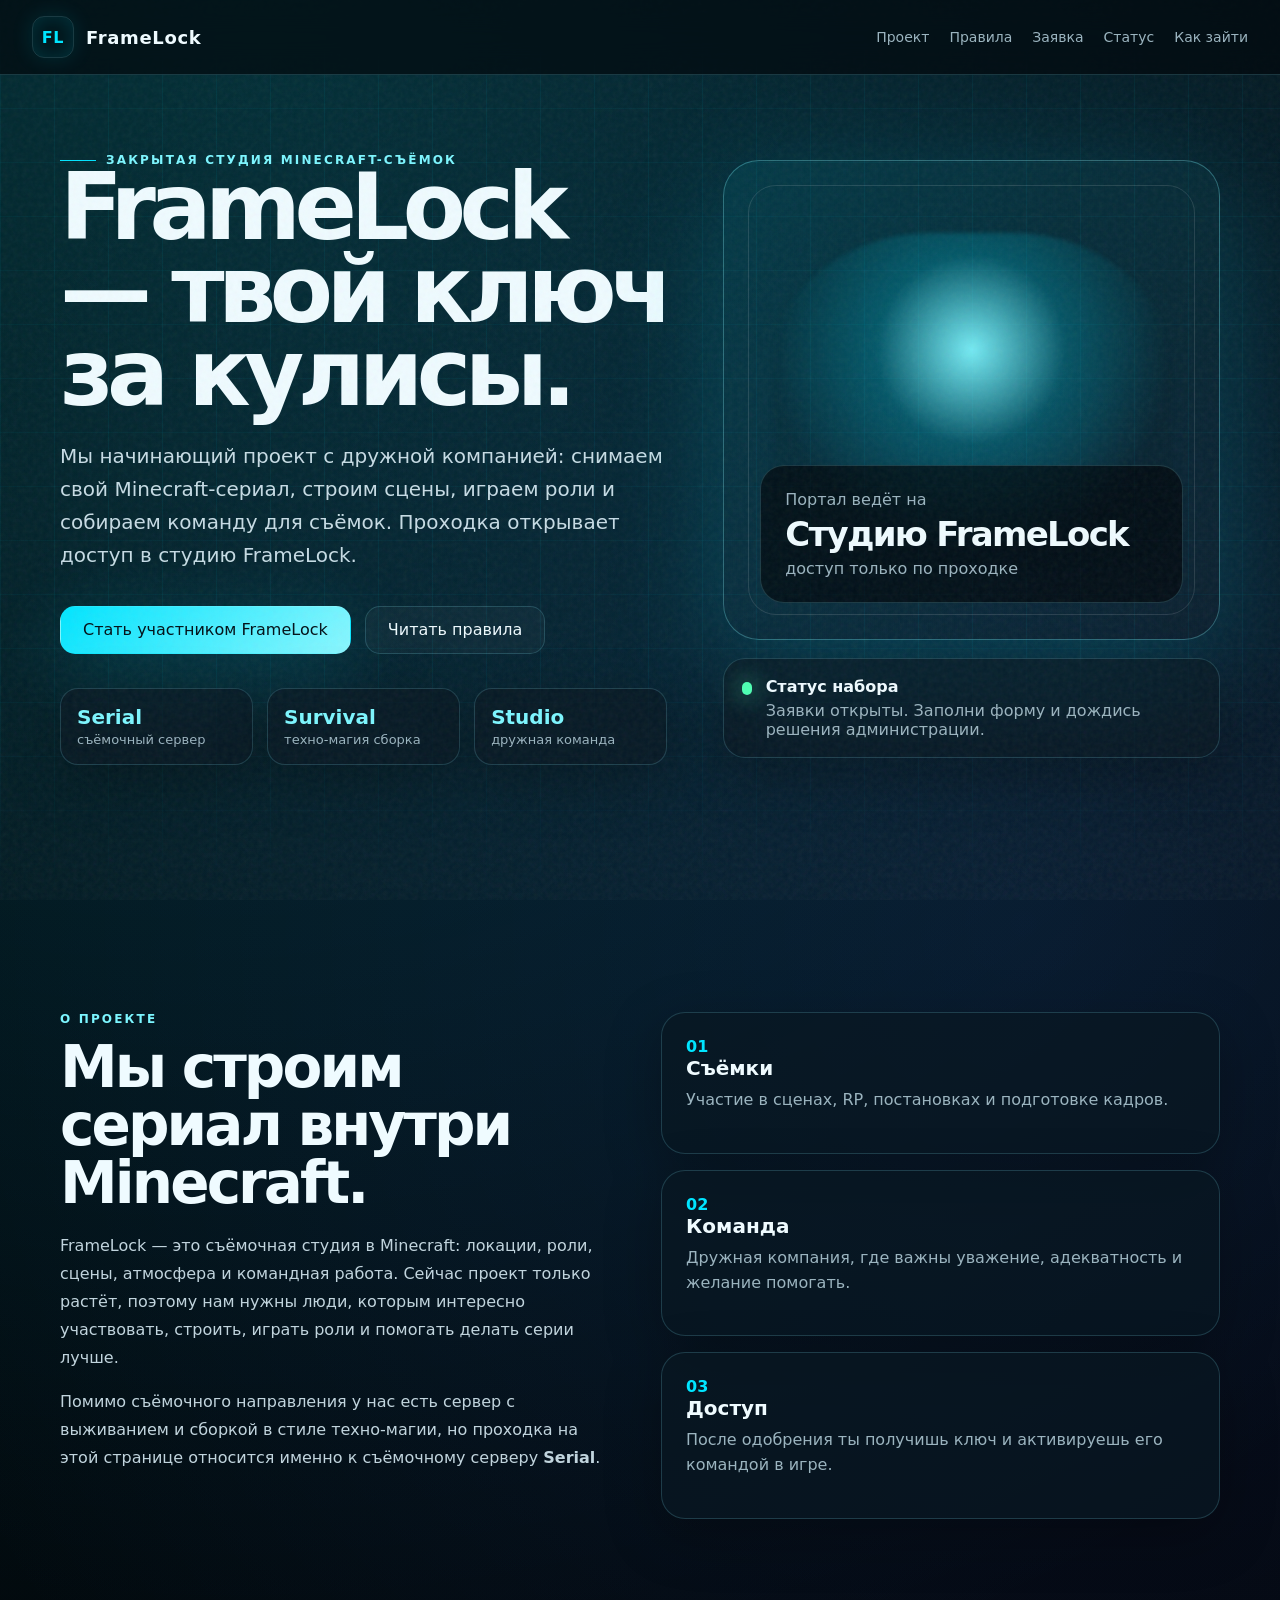
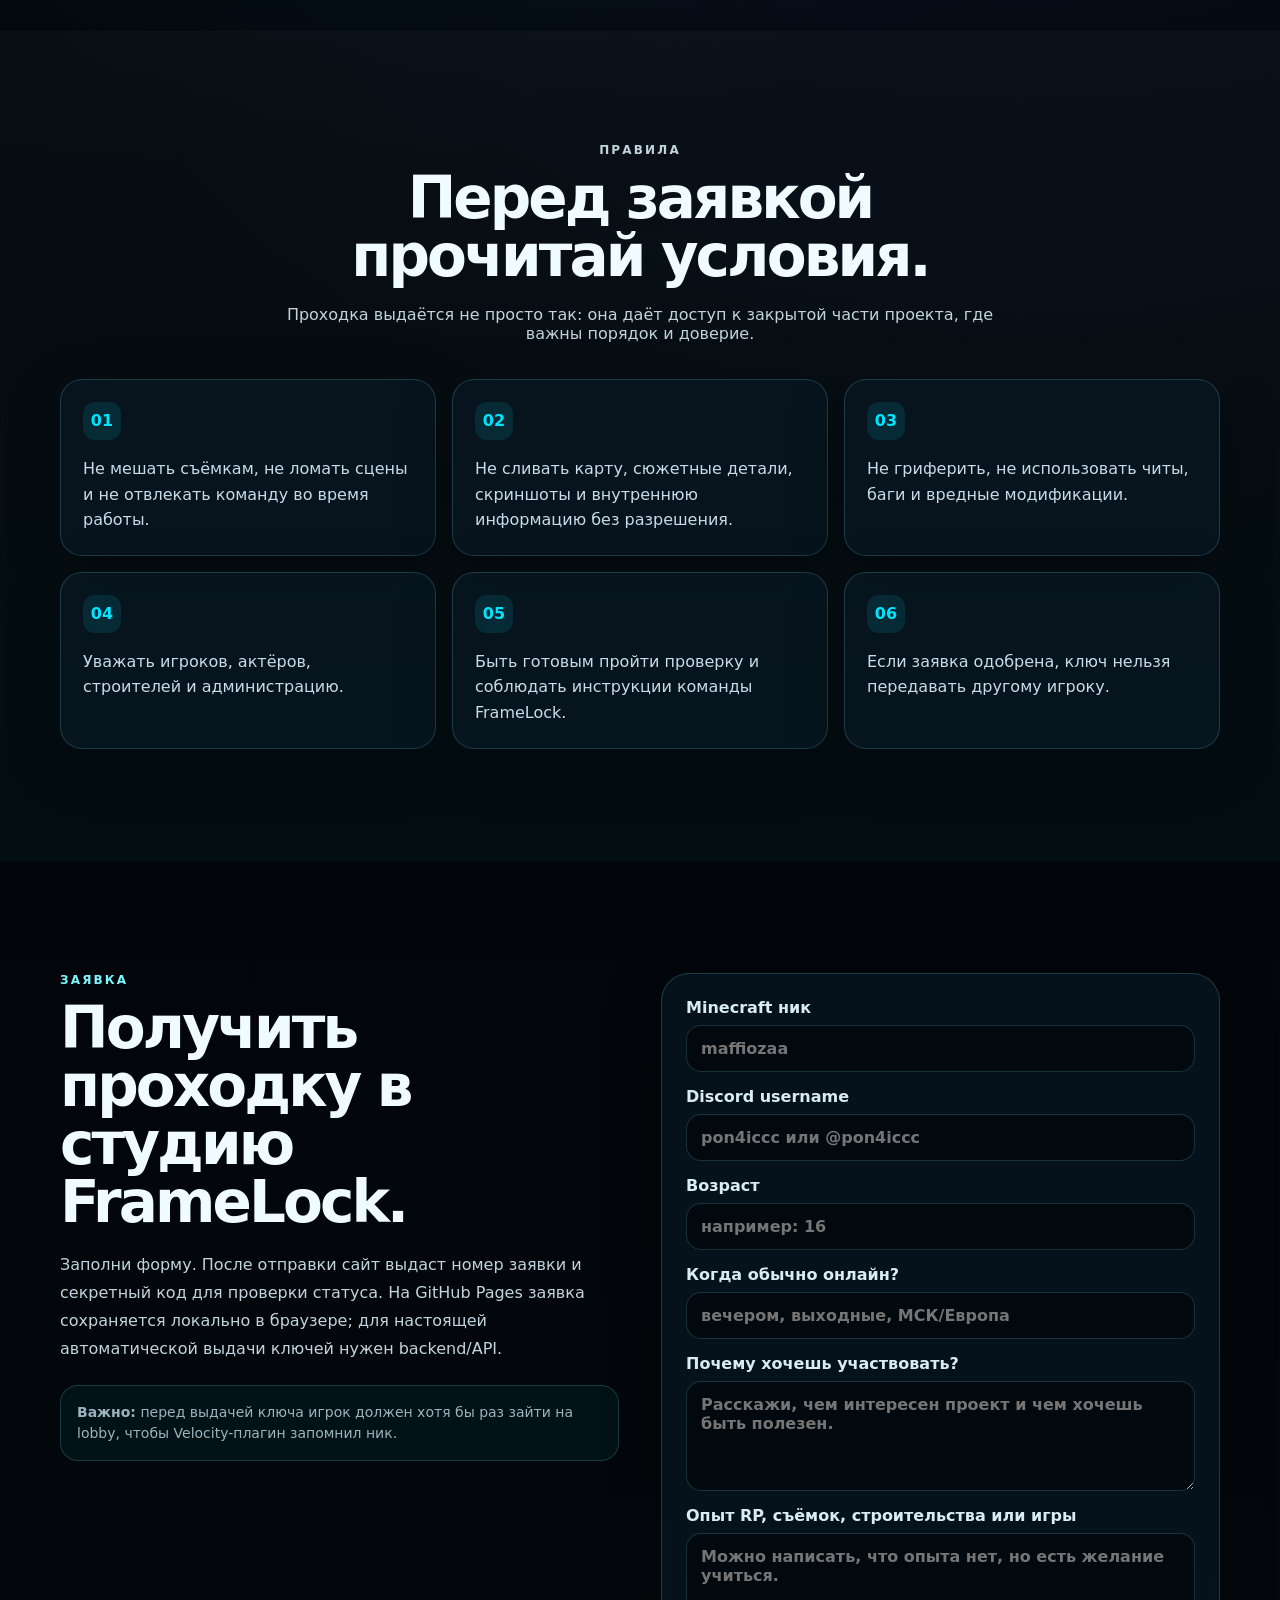
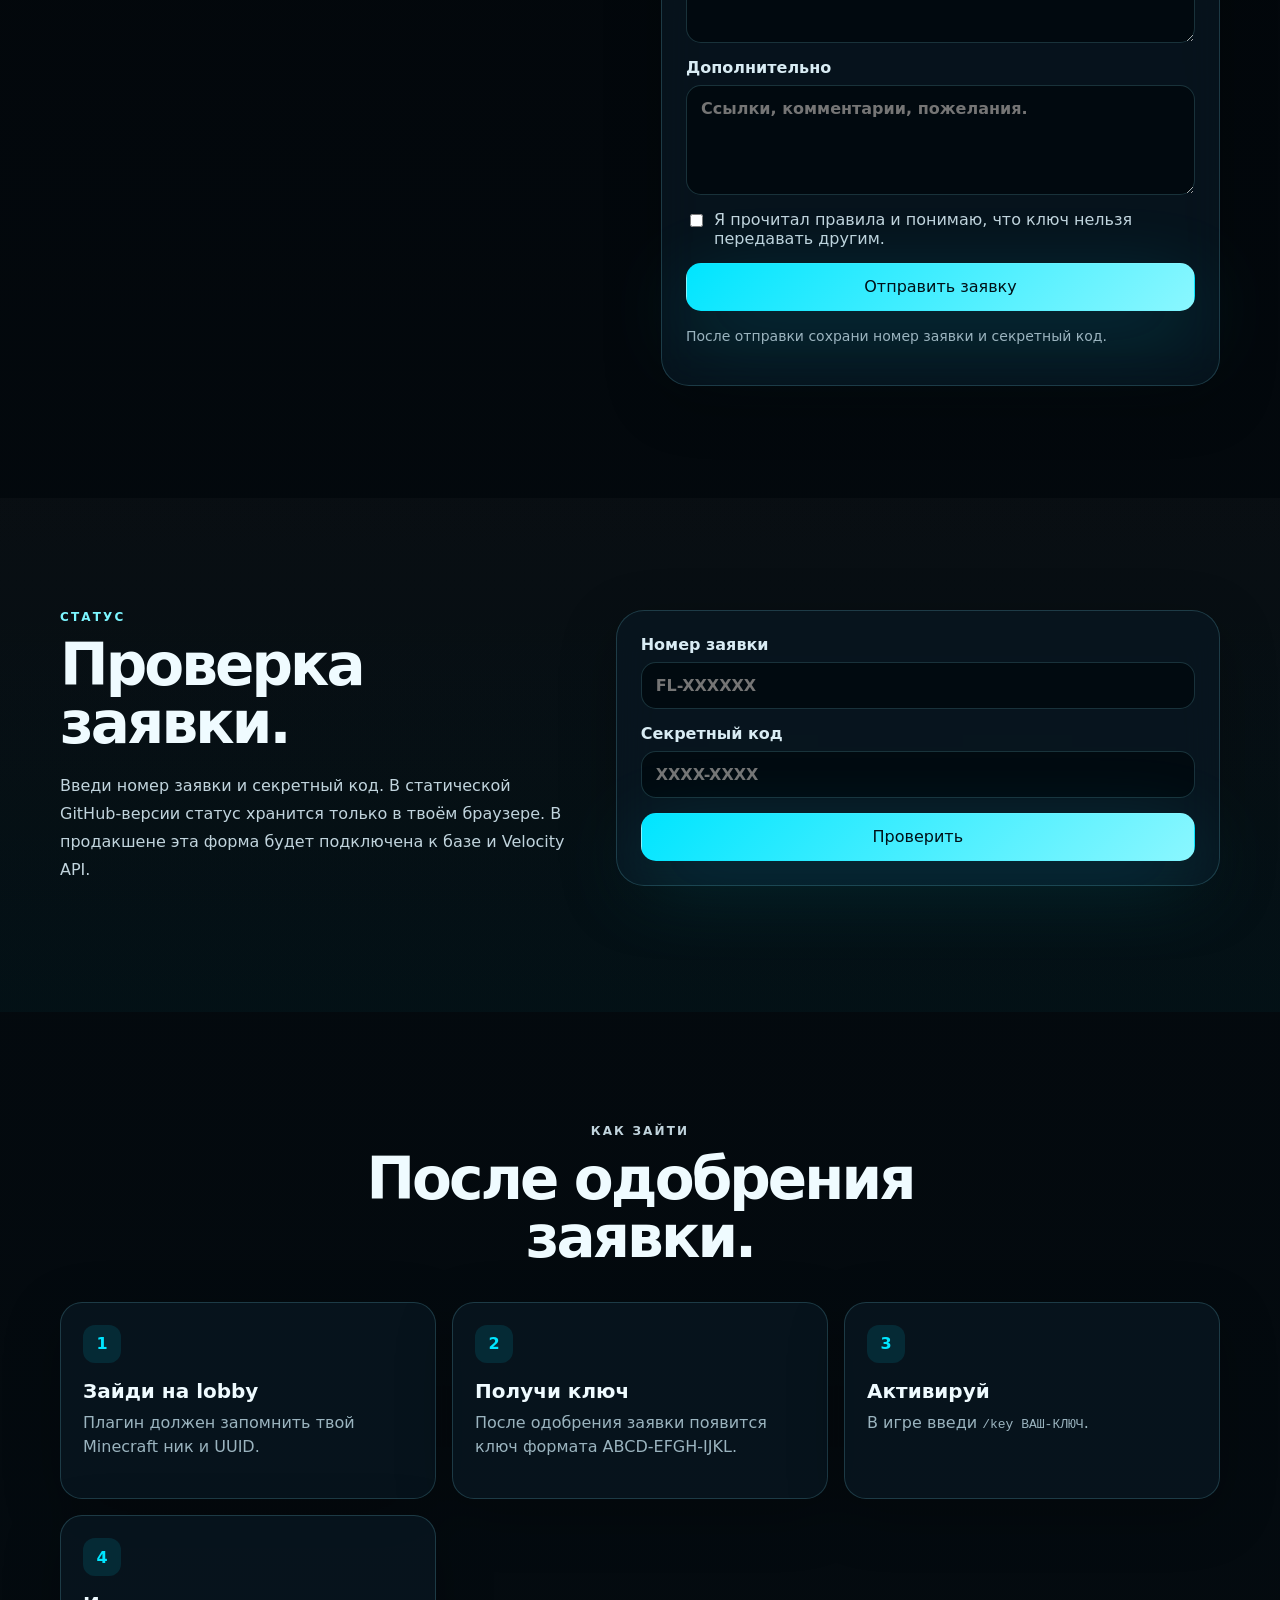
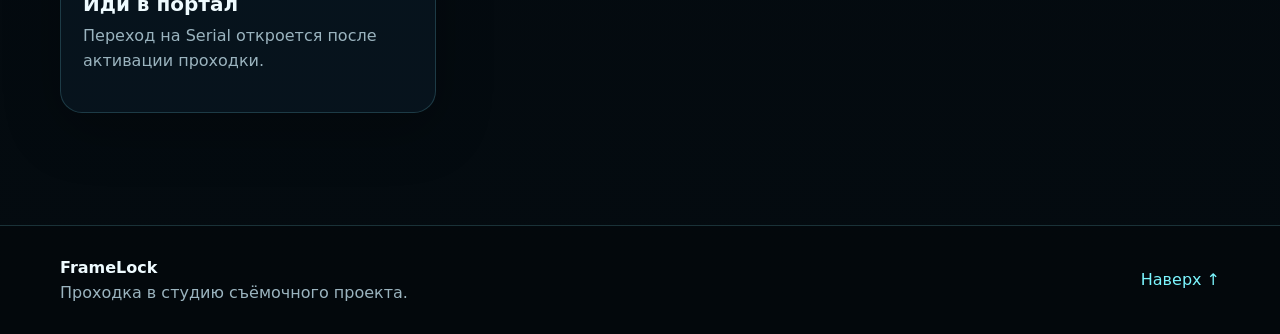
==== index.html @ 2c8ce3e8 "Add files via upload" ====
<!doctype html>
<html lang="ru">
<head>
  <meta charset="utf-8">
  <meta name="viewport" content="width=device-width, initial-scale=1">
  <title>FrameLock — проходка в студию</title>
  <meta name="description" content="FrameLock — начинающий Minecraft-проект с дружной командой, сериалом и закрытым съёмочным сервером.">
  <meta name="theme-color" content="#00e5ff">
  <meta property="og:title" content="FrameLock — проходка в студию">
  <meta property="og:description" content="Подай заявку на проходку в студию FrameLock и стань частью съёмочного проекта.">
  <meta property="og:type" content="website">
  <link rel="icon" href="assets/favicon.svg" type="image/svg+xml">
  <link rel="stylesheet" href="assets/styles.css">
</head>
<body>
  <div class="noise" aria-hidden="true"></div>
  <header class="site-header">
    <a class="brand" href="#home" aria-label="FrameLock">
      <span class="brand-mark">FL</span>
      <span class="brand-text">FrameLock</span>
    </a>
    <button class="nav-toggle" type="button" aria-label="Открыть меню" data-nav-toggle>☰</button>
    <nav class="nav" data-nav>
      <a href="#project">Проект</a>
      <a href="#rules">Правила</a>
      <a href="#apply">Заявка</a>
      <a href="#status">Статус</a>
      <a href="#guide">Как зайти</a>
    </nav>
  </header>

  <main>
    <section id="home" class="hero section">
      <div class="hero-bg" aria-hidden="true"></div>
      <div class="container hero-grid">
        <div class="hero-copy reveal">
          <div class="eyebrow"><span></span> закрытая студия Minecraft-съёмок</div>
          <h1>FrameLock — твой ключ за кулисы.</h1>
          <p class="lead">Мы начинающий проект с дружной компанией: снимаем свой Minecraft-сериал, строим сцены, играем роли и собираем команду для съёмок. Проходка открывает доступ в студию FrameLock.</p>
          <div class="hero-actions">
            <a class="btn primary" href="#apply">Стать участником FrameLock</a>
            <a class="btn ghost" href="#rules">Читать правила</a>
          </div>
          <div class="stats" aria-label="Преимущества проекта">
            <div><strong>Serial</strong><span>съёмочный сервер</span></div>
            <div><strong>Survival</strong><span>техно-магия сборка</span></div>
            <div><strong>Studio</strong><span>дружная команда</span></div>
          </div>
        </div>
        <div class="hero-card reveal delay-1">
          <div class="portal-frame">
            <div class="portal-glow"></div>
            <div class="portal-inner">
              <p>Портал ведёт на</p>
              <h2>Студию FrameLock</h2>
              <span>доступ только по проходке</span>
            </div>
          </div>
          <div class="access-card">
            <span class="dot"></span>
            <div>
              <b>Статус набора</b>
              <p>Заявки открыты. Заполни форму и дождись решения администрации.</p>
            </div>
          </div>
        </div>
      </div>
    </section>

    <section id="project" class="section">
      <div class="container two-col">
        <div class="section-copy reveal">
          <p class="kicker">О проекте</p>
          <h2>Мы строим сериал внутри Minecraft.</h2>
          <p>FrameLock — это съёмочная студия в Minecraft: локации, роли, сцены, атмосфера и командная работа. Сейчас проект только растёт, поэтому нам нужны люди, которым интересно участвовать, строить, играть роли и помогать делать серии лучше.</p>
          <p>Помимо съёмочного направления у нас есть сервер с выживанием и сборкой в стиле техно-магии, но проходка на этой странице относится именно к съёмочному серверу <b>Serial</b>.</p>
        </div>
        <div class="cards reveal delay-1">
          <article class="info-card"><span>01</span><h3>Съёмки</h3><p>Участие в сценах, RP, постановках и подготовке кадров.</p></article>
          <article class="info-card"><span>02</span><h3>Команда</h3><p>Дружная компания, где важны уважение, адекватность и желание помогать.</p></article>
          <article class="info-card"><span>03</span><h3>Доступ</h3><p>После одобрения ты получишь ключ и активируешь его командой в игре.</p></article>
        </div>
      </div>
    </section>

    <section id="rules" class="section alt">
      <div class="container">
        <div class="center reveal">
          <p class="kicker">Правила</p>
          <h2>Перед заявкой прочитай условия.</h2>
          <p>Проходка выдаётся не просто так: она даёт доступ к закрытой части проекта, где важны порядок и доверие.</p>
        </div>
        <div class="rules-grid reveal delay-1">
          <div class="rule"><b>01</b><span>Не мешать съёмкам, не ломать сцены и не отвлекать команду во время работы.</span></div>
          <div class="rule"><b>02</b><span>Не сливать карту, сюжетные детали, скриншоты и внутреннюю информацию без разрешения.</span></div>
          <div class="rule"><b>03</b><span>Не гриферить, не использовать читы, баги и вредные модификации.</span></div>
          <div class="rule"><b>04</b><span>Уважать игроков, актёров, строителей и администрацию.</span></div>
          <div class="rule"><b>05</b><span>Быть готовым пройти проверку и соблюдать инструкции команды FrameLock.</span></div>
          <div class="rule"><b>06</b><span>Если заявка одобрена, ключ нельзя передавать другому игроку.</span></div>
        </div>
      </div>
    </section>

    <section id="apply" class="section">
      <div class="container form-layout">
        <div class="section-copy reveal">
          <p class="kicker">Заявка</p>
          <h2>Получить проходку в студию FrameLock.</h2>
          <p>Заполни форму. После отправки сайт выдаст номер заявки и секретный код для проверки статуса. На GitHub Pages заявка сохраняется локально в браузере; для настоящей автоматической выдачи ключей нужен backend/API.</p>
          <div class="notice"><b>Важно:</b> перед выдачей ключа игрок должен хотя бы раз зайти на lobby, чтобы Velocity-плагин запомнил ник.</div>
        </div>
        <form class="panel form reveal delay-1" id="applicationForm">
          <label>Minecraft ник
            <input name="minecraft" autocomplete="username" required minlength="3" maxlength="16" pattern="[A-Za-z0-9_]{3,16}" placeholder="maffiozaa">
          </label>
          <label>Discord username
            <input name="discord" required maxlength="80" placeholder="pon4iccc или @pon4iccc">
          </label>
          <label>Возраст
            <input name="age" maxlength="20" placeholder="например: 16">
          </label>
          <label>Когда обычно онлайн?
            <input name="online" required maxlength="120" placeholder="вечером, выходные, МСК/Европа">
          </label>
          <label>Почему хочешь участвовать?
            <textarea name="why" required minlength="20" maxlength="1200" placeholder="Расскажи, чем интересен проект и чем хочешь быть полезен."></textarea>
          </label>
          <label>Опыт RP, съёмок, строительства или игры
            <textarea name="experience" required minlength="10" maxlength="1200" placeholder="Можно написать, что опыта нет, но есть желание учиться."></textarea>
          </label>
          <label>Дополнительно
            <textarea name="extra" maxlength="1200" placeholder="Ссылки, комментарии, пожелания."></textarea>
          </label>
          <label class="check"><input type="checkbox" name="rules" required> Я прочитал правила и понимаю, что ключ нельзя передавать другим.</label>
          <button class="btn primary full" type="submit">Отправить заявку</button>
          <p class="form-note">После отправки сохрани номер заявки и секретный код.</p>
        </form>
      </div>
    </section>

    <section id="status" class="section alt">
      <div class="container form-layout reverse">
        <div class="section-copy reveal">
          <p class="kicker">Статус</p>
          <h2>Проверка заявки.</h2>
          <p>Введи номер заявки и секретный код. В статической GitHub-версии статус хранится только в твоём браузере. В продакшене эта форма будет подключена к базе и Velocity API.</p>
        </div>
        <form class="panel form reveal delay-1" id="statusForm">
          <label>Номер заявки
            <input name="id" required placeholder="FL-XXXXXX">
          </label>
          <label>Секретный код
            <input name="secret" required placeholder="XXXX-XXXX">
          </label>
          <button class="btn primary full" type="submit">Проверить</button>
        </form>
      </div>
    </section>

    <section id="guide" class="section">
      <div class="container">
        <div class="center reveal">
          <p class="kicker">Как зайти</p>
          <h2>После одобрения заявки.</h2>
        </div>
        <div class="steps reveal delay-1">
          <div class="step"><b>1</b><h3>Зайди на lobby</h3><p>Плагин должен запомнить твой Minecraft ник и UUID.</p></div>
          <div class="step"><b>2</b><h3>Получи ключ</h3><p>После одобрения заявки появится ключ формата ABCD-EFGH-IJKL.</p></div>
          <div class="step"><b>3</b><h3>Активируй</h3><p>В игре введи <code>/key ВАШ-КЛЮЧ</code>.</p></div>
          <div class="step"><b>4</b><h3>Иди в портал</h3><p>Переход на Serial откроется после активации проходки.</p></div>
        </div>
      </div>
    </section>
  </main>

  <footer class="site-footer">
    <div class="container footer-grid">
      <div><b>FrameLock</b><p>Проходка в студию съёмочного проекта.</p></div>
      <a href="#home">Наверх ↑</a>
    </div>
  </footer>

  <dialog id="resultDialog" class="dialog">
    <button class="dialog-close" data-dialog-close aria-label="Закрыть">×</button>
    <div id="dialogContent"></div>
  </dialog>

  <script src="assets/app.js"></script>
</body>
</html>
---- assets/styles.css ----
:root{--bg:#02070b;--bg2:#06131b;--card:rgba(9,24,34,.74);--line:rgba(132,238,255,.18);--cyan:#00e5ff;--cyan2:#7cf6ff;--text:#effbff;--muted:#9bb4bf;--danger:#ff557a;--ok:#4dffb3;--shadow:0 22px 80px rgba(0,229,255,.18);font-family:Inter,system-ui,-apple-system,Segoe UI,Roboto,Arial,sans-serif}*{box-sizing:border-box}html{scroll-behavior:smooth}body{margin:0;background:radial-gradient(circle at 20% 0%,rgba(0,229,255,.18),transparent 34%),radial-gradient(circle at 80% 18%,rgba(72,99,255,.11),transparent 28%),linear-gradient(180deg,var(--bg),#02060a 48%,#040b10);color:var(--text);min-height:100vh}.noise{position:fixed;inset:0;pointer-events:none;opacity:.06;background-image:url("data:image/svg+xml,%3Csvg viewBox='0 0 200 200' xmlns='http://www.w3.org/2000/svg'%3E%3Cfilter id='n'%3E%3CfeTurbulence type='fractalNoise' baseFrequency='.9' numOctaves='3' stitchTiles='stitch'/%3E%3C/filter%3E%3Crect width='100%25' height='100%25' filter='url(%23n)'/%3E%3C/svg%3E");z-index:20}.container{width:min(1160px,calc(100% - 32px));margin:0 auto}.site-header{position:fixed;top:0;left:0;right:0;z-index:50;display:flex;align-items:center;justify-content:space-between;padding:16px min(32px,5vw);backdrop-filter:blur(18px);background:rgba(2,7,11,.66);border-bottom:1px solid var(--line)}.brand{display:flex;align-items:center;gap:12px;color:var(--text);text-decoration:none;font-weight:800;letter-spacing:.04em}.brand-mark{display:grid;place-items:center;width:42px;height:42px;border:1px solid var(--line);border-radius:12px;color:var(--cyan);box-shadow:inset 0 0 22px rgba(0,229,255,.16),0 0 22px rgba(0,229,255,.12)}.brand-text{font-size:18px}.nav{display:flex;align-items:center;gap:20px}.nav a{color:var(--muted);text-decoration:none;font-size:14px}.nav a:hover{color:var(--cyan2)}.nav-toggle{display:none;background:transparent;border:1px solid var(--line);color:var(--text);border-radius:10px;padding:9px 12px}.section{padding:112px 0}.hero{min-height:100vh;display:flex;align-items:center;position:relative;overflow:hidden;padding-top:130px}.hero-bg{position:absolute;inset:0;background:linear-gradient(90deg,rgba(0,229,255,.08) 1px,transparent 1px),linear-gradient(rgba(0,229,255,.06) 1px,transparent 1px);background-size:54px 54px;mask-image:linear-gradient(to bottom,transparent,black 10%,black 80%,transparent);opacity:.7}.hero-grid{position:relative;display:grid;grid-template-columns:1.1fr .9fr;gap:56px;align-items:center}.eyebrow,.kicker{text-transform:uppercase;color:var(--cyan2);letter-spacing:.18em;font-size:12px;font-weight:800}.eyebrow{display:flex;align-items:center;gap:10px}.eyebrow span{width:36px;height:1px;background:var(--cyan)}h1,h2,h3,p{margin-top:0}h1{font-size:clamp(46px,8vw,92px);line-height:.9;margin-bottom:24px;letter-spacing:-.07em}h2{font-size:clamp(32px,4.6vw,58px);line-height:1;margin-bottom:20px;letter-spacing:-.05em}h3{font-size:20px;margin-bottom:8px}.lead{font-size:20px;line-height:1.65;color:#c7dce5;max-width:680px}.hero-actions{display:flex;flex-wrap:wrap;gap:14px;margin:34px 0}.btn{display:inline-flex;align-items:center;justify-content:center;min-height:48px;border-radius:15px;padding:0 22px;text-decoration:none;font-weight:800;border:1px solid transparent;cursor:pointer;font:inherit}.btn.primary{background:linear-gradient(135deg,var(--cyan),#8af7ff);color:#001017;box-shadow:var(--shadow)}.btn.ghost{color:var(--text);border-color:var(--line);background:rgba(255,255,255,.03)}.btn.full{width:100%}.stats{display:grid;grid-template-columns:repeat(3,1fr);gap:14px;max-width:660px}.stats div,.panel,.info-card,.rule,.step,.access-card{border:1px solid var(--line);background:var(--card);box-shadow:0 16px 55px rgba(0,0,0,.28);backdrop-filter:blur(20px)}.stats div{border-radius:18px;padding:16px}.stats strong{display:block;color:var(--cyan2);font-size:20px}.stats span{font-size:13px;color:var(--muted)}.hero-card{display:grid;gap:18px}.portal-frame{position:relative;min-height:480px;border:1px solid rgba(124,246,255,.32);border-radius:36px;padding:24px;background:linear-gradient(145deg,rgba(0,229,255,.10),rgba(255,255,255,.02));box-shadow:0 30px 120px rgba(0,229,255,.19);overflow:hidden}.portal-frame:before{content:"";position:absolute;inset:24px;border-radius:28px;border:1px solid rgba(255,255,255,.12)}.portal-glow{position:absolute;inset:72px 48px;border-radius:40% 40% 16% 16%;background:radial-gradient(circle at 50% 35%,rgba(124,246,255,.95),rgba(0,229,255,.22) 32%,rgba(0,0,0,.06) 68%);filter:blur(2px);animation:pulse 4s ease-in-out infinite}.portal-inner{position:absolute;left:36px;right:36px;bottom:36px;padding:24px;border-radius:24px;background:rgba(2,7,11,.68);border:1px solid var(--line)}.portal-inner p,.portal-inner span{color:var(--muted);margin:0}.portal-inner h2{font-size:34px;margin:8px 0}.access-card{border-radius:22px;padding:18px;display:flex;gap:14px;align-items:flex-start}.dot{width:13px;height:13px;border-radius:99px;background:var(--ok);box-shadow:0 0 24px var(--ok);margin-top:5px}.access-card p{margin:5px 0 0;color:var(--muted)}.two-col,.form-layout{display:grid;grid-template-columns:1fr 1fr;gap:42px;align-items:start}.alt{background:linear-gradient(180deg,rgba(255,255,255,.025),rgba(0,229,255,.035))}.section-copy p:not(.kicker){color:#c1d4dd;line-height:1.75}.cards{display:grid;gap:16px}.info-card{border-radius:24px;padding:24px}.info-card span{color:var(--cyan);font-weight:900}.info-card p,.step p{color:var(--muted);line-height:1.55}.center{text-align:center;max-width:760px;margin:0 auto 36px}.center p{color:#c1d4dd}.rules-grid,.steps{display:grid;grid-template-columns:repeat(3,1fr);gap:16px}.rule,.step{border-radius:22px;padding:22px}.rule b,.step b{display:inline-grid;place-items:center;width:38px;height:38px;border-radius:12px;background:rgba(0,229,255,.11);color:var(--cyan);margin-bottom:16px}.rule span{display:block;color:#c9dce5;line-height:1.6}.form-layout.reverse{grid-template-columns:.85fr 1fr}.form{display:grid;gap:15px;border-radius:28px;padding:24px}.form label{display:grid;gap:8px;color:#d9ecf4;font-weight:700}.form input,.form textarea{width:100%;border:1px solid rgba(132,238,255,.18);border-radius:15px;background:rgba(1,8,12,.72);color:var(--text);padding:13px 14px;font:inherit;outline:none}.form textarea{min-height:110px;resize:vertical}.form input:focus,.form textarea:focus{border-color:var(--cyan);box-shadow:0 0 0 3px rgba(0,229,255,.12)}.check{display:flex!important;grid-template-columns:auto 1fr!important;align-items:flex-start;font-weight:500!important;color:#c1d4dd!important}.check input{width:auto;margin-top:4px}.form-note,.notice{font-size:14px;color:var(--muted);line-height:1.5}.notice{padding:16px;border:1px solid var(--line);border-radius:18px;background:rgba(0,229,255,.05);margin-top:22px}.site-footer{border-top:1px solid var(--line);padding:32px 0;background:rgba(2,7,11,.6)}.footer-grid{display:flex;justify-content:space-between;gap:20px;align-items:center}.footer-grid p{color:var(--muted);margin:6px 0 0}.footer-grid a{color:var(--cyan2);text-decoration:none}.dialog{width:min(620px,calc(100% - 28px));border:1px solid var(--line);border-radius:26px;background:#06131b;color:var(--text);box-shadow:0 30px 120px rgba(0,0,0,.65);padding:28px}.dialog::backdrop{background:rgba(0,0,0,.7);backdrop-filter:blur(8px)}.dialog-close{position:absolute;right:14px;top:14px;width:36px;height:36px;border-radius:12px;border:1px solid var(--line);background:transparent;color:var(--text);font-size:24px;cursor:pointer}.result-box{display:grid;gap:12px}.result-box code{display:block;background:#02070b;border:1px solid var(--line);padding:14px;border-radius:14px;color:var(--cyan2);word-break:break-all}.status-pill{display:inline-flex;padding:7px 10px;border-radius:999px;background:rgba(0,229,255,.1);color:var(--cyan2);font-weight:800}.reveal{opacity:0;transform:translateY(18px);animation:show .7s ease forwards}.delay-1{animation-delay:.12s}@keyframes show{to{opacity:1;transform:none}}@keyframes pulse{50%{transform:scale(1.035);filter:blur(5px)}}@media(max-width:860px){.nav-toggle{display:block}.nav{position:absolute;top:74px;left:16px;right:16px;display:none;flex-direction:column;align-items:stretch;padding:16px;border:1px solid var(--line);border-radius:20px;background:rgba(2,7,11,.94)}.nav.open{display:flex}.hero-grid,.two-col,.form-layout,.form-layout.reverse{grid-template-columns:1fr}.hero{padding-top:112px}.portal-frame{min-height:360px}.stats,.rules-grid,.steps{grid-template-columns:1fr}.section{padding:82px 0}.footer-grid{align-items:flex-start;flex-direction:column}}@media(max-width:520px){.hero-actions{display:grid}.btn{width:100%}h1{font-size:44px}.portal-inner h2{font-size:26px}.site-header{padding:12px 16px}.brand-text{display:none}}
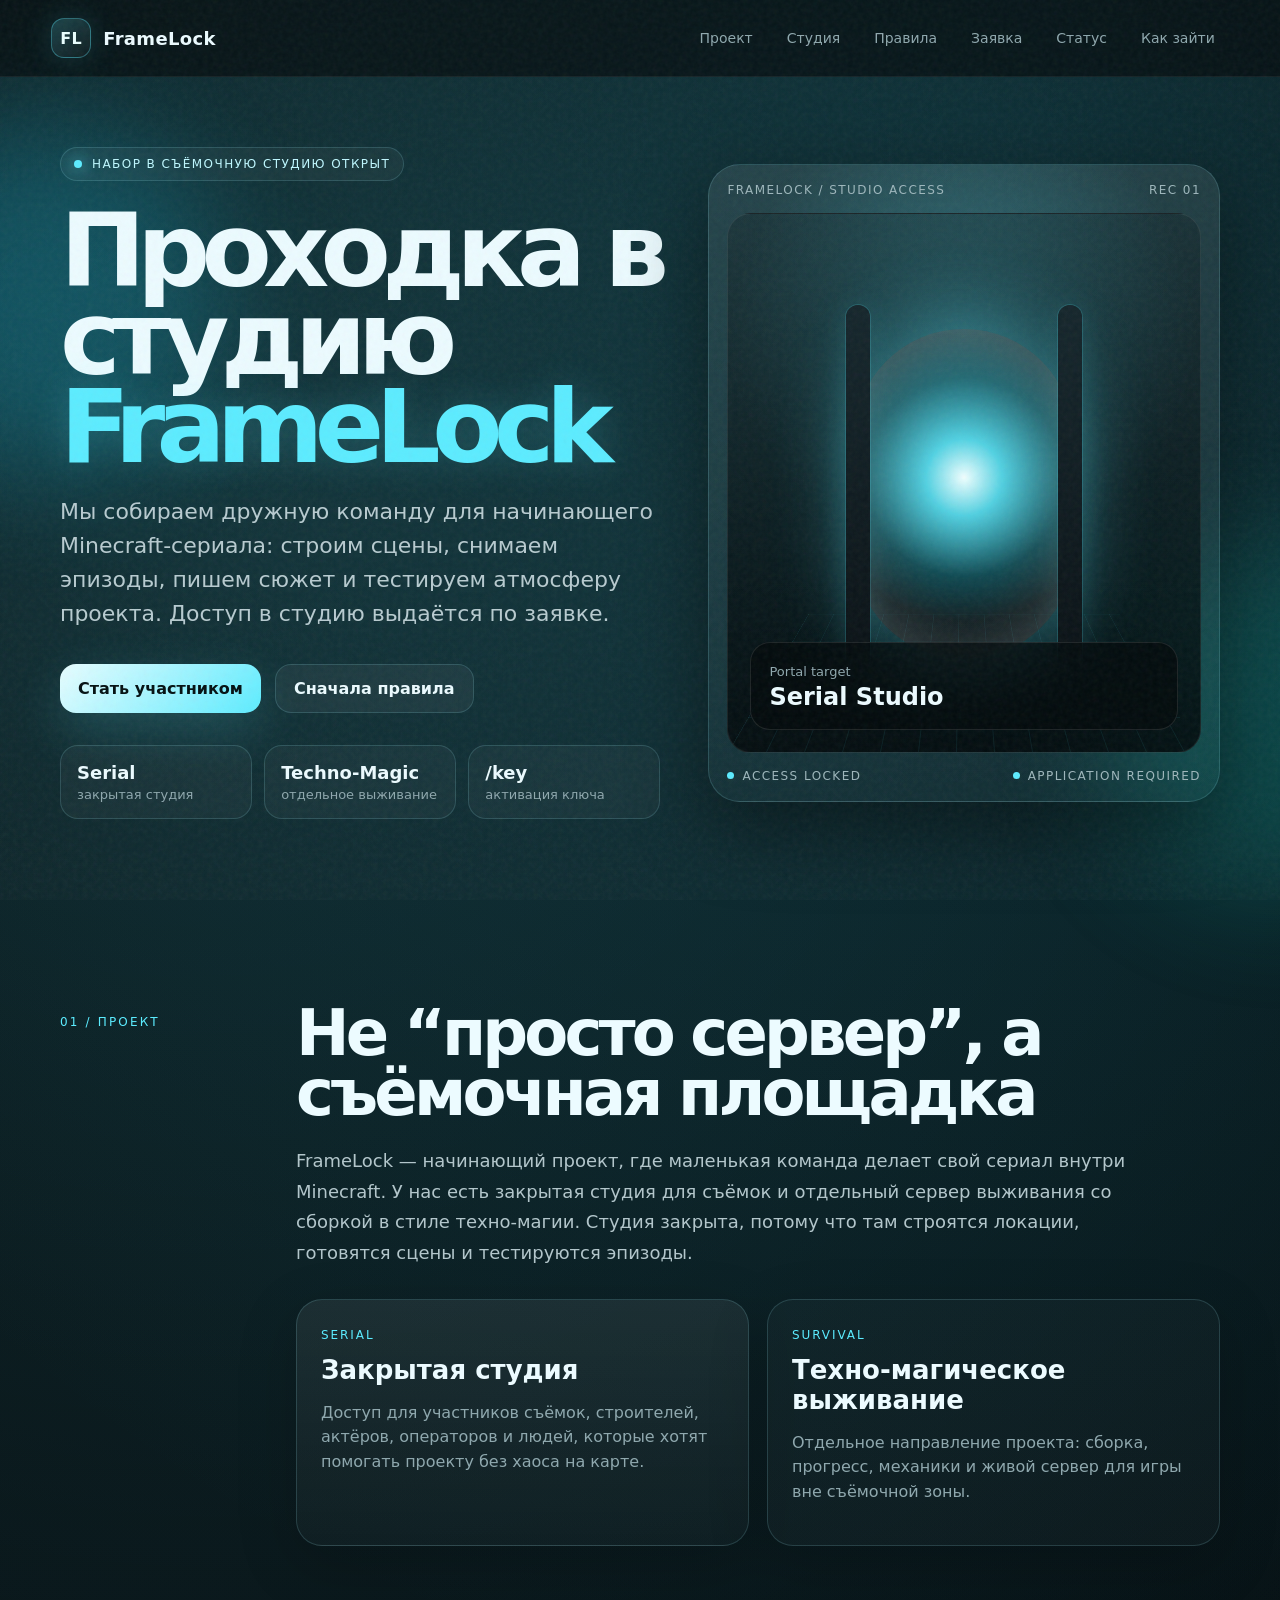
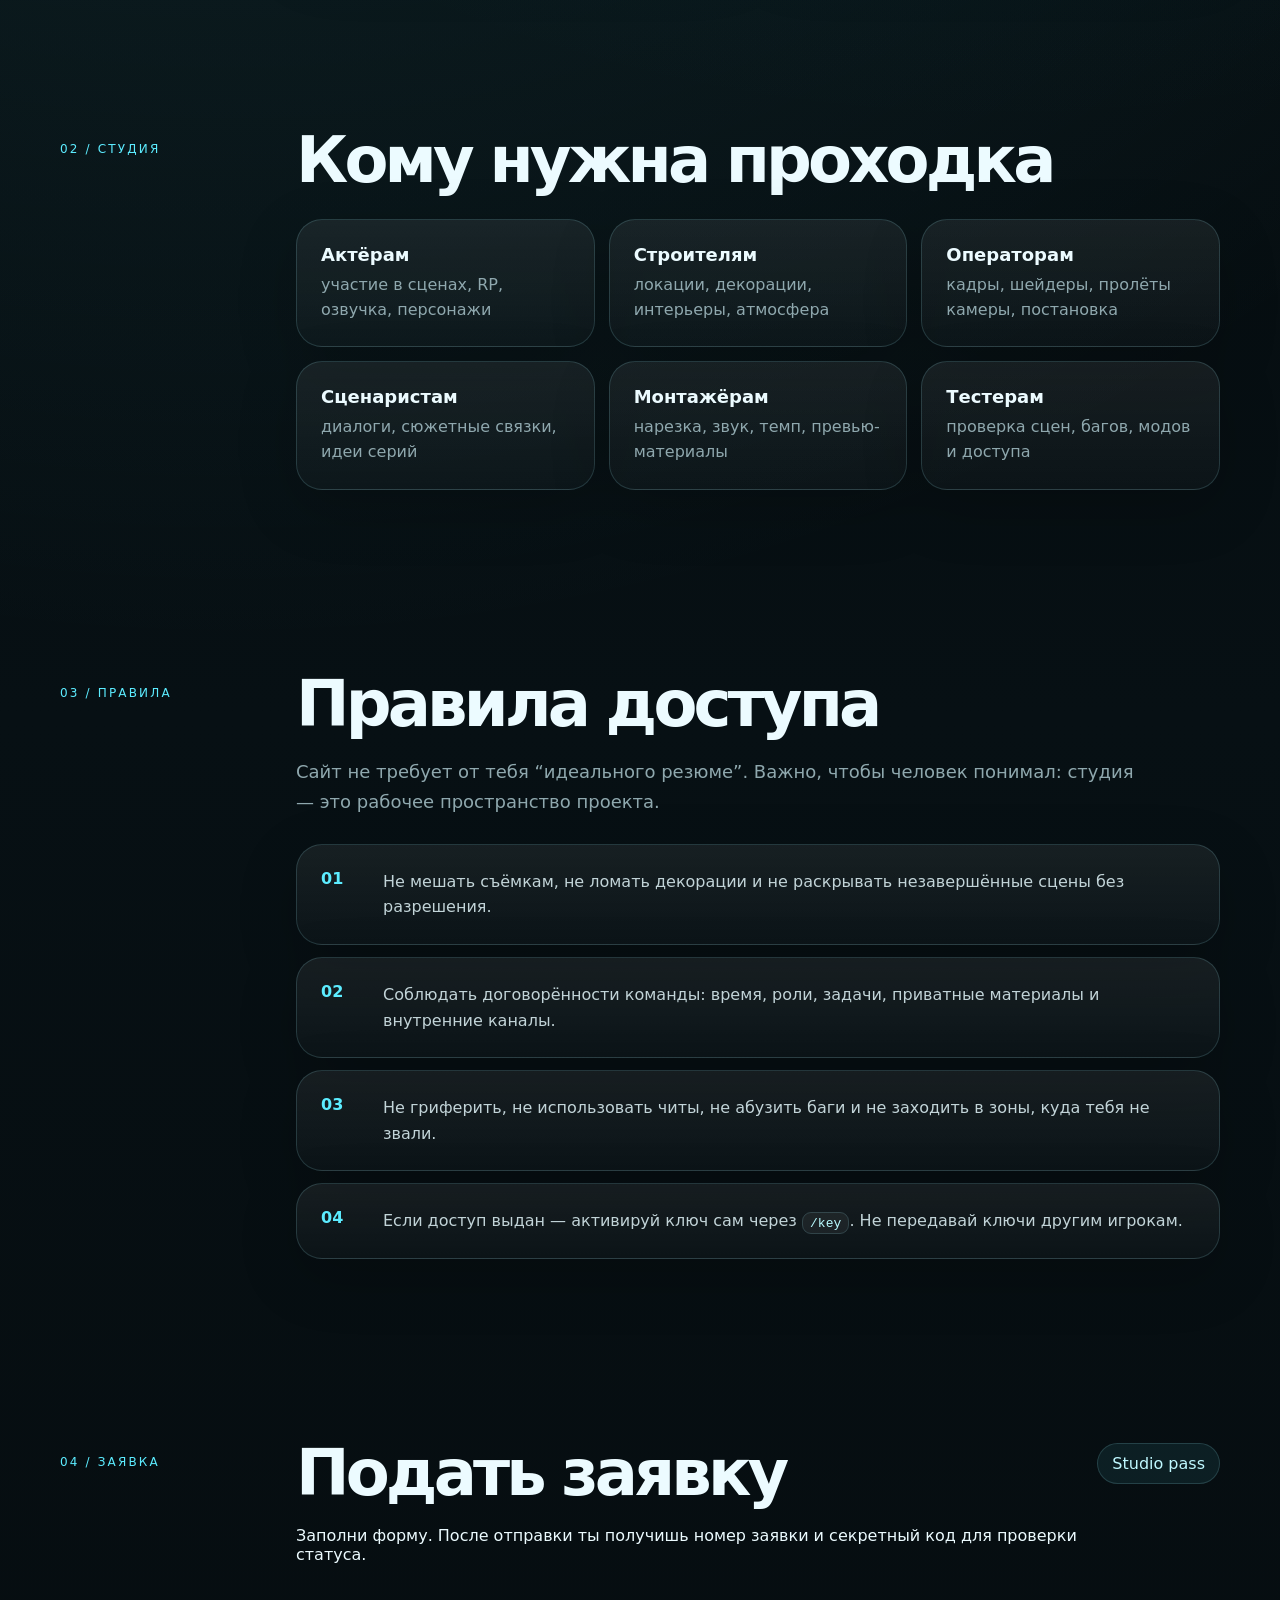
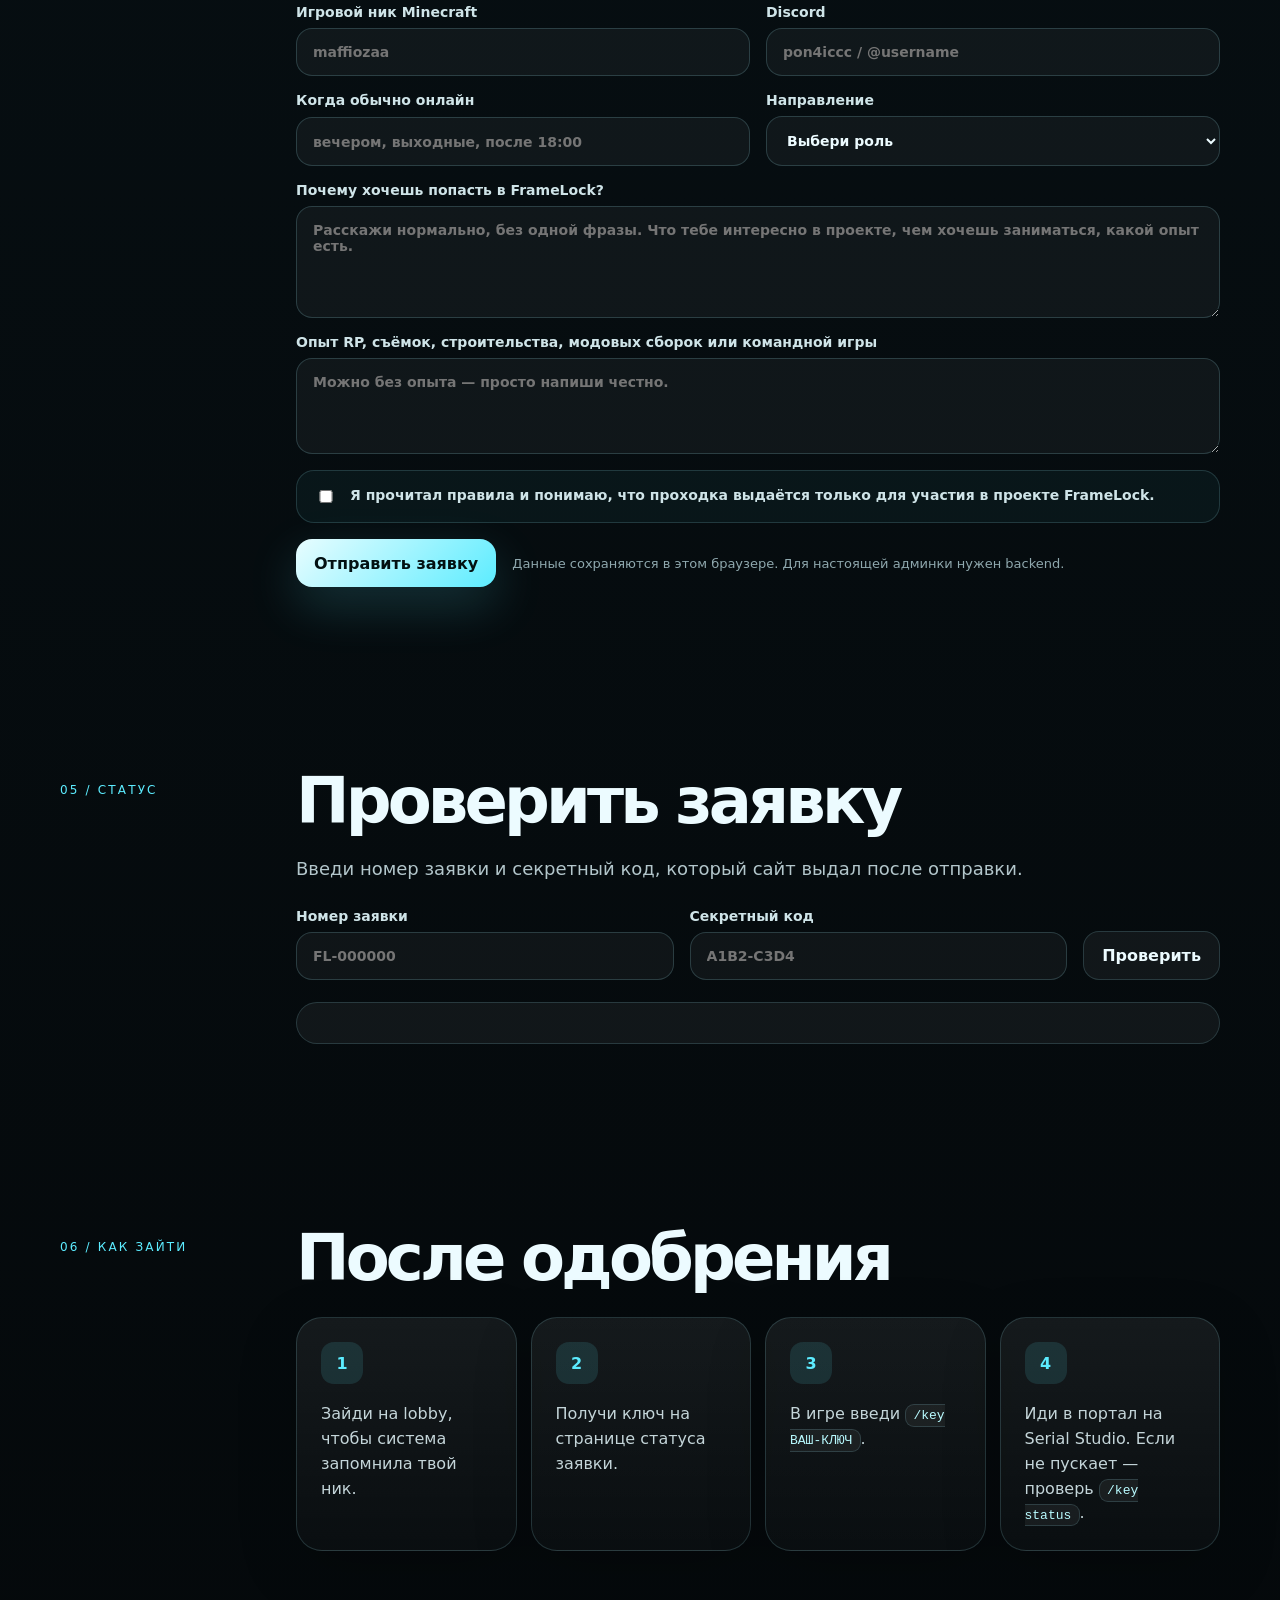
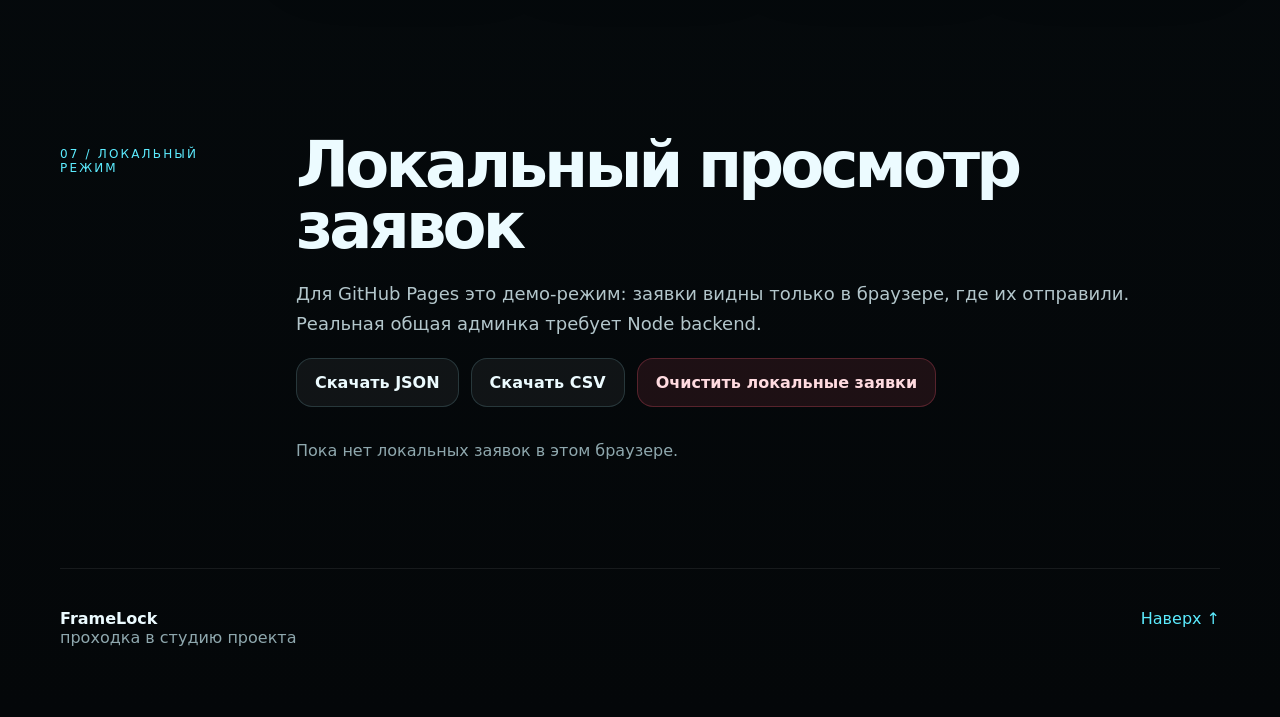
==== commit f33127cc: "Add files via upload" ====
--- a/index.html
+++ b/index.html
@@ -3,25 +3,32 @@
 <head>
   <meta charset="utf-8">
   <meta name="viewport" content="width=device-width, initial-scale=1">
-  <title>FrameLock — проходка в студию</title>
-  <meta name="description" content="FrameLock — начинающий Minecraft-проект с дружной командой, сериалом и закрытым съёмочным сервером.">
-  <meta name="theme-color" content="#00e5ff">
-  <meta property="og:title" content="FrameLock — проходка в студию">
-  <meta property="og:description" content="Подай заявку на проходку в студию FrameLock и стань частью съёмочного проекта.">
+  <title>FrameLock — проходка в студию проекта</title>
+  <meta name="description" content="FrameLock — начинающий Minecraft-проект: съёмки сериала, закрытая студия и дружная команда. Подай заявку на проходку в студию FrameLock.">
+  <meta name="theme-color" content="#061214">
+  <meta property="og:title" content="FrameLock — проходка в студию проекта">
+  <meta property="og:description" content="Закрытая студия для съёмок Minecraft-сериала и команда, которая строит проект с нуля.">
   <meta property="og:type" content="website">
   <link rel="icon" href="assets/favicon.svg" type="image/svg+xml">
+  <link rel="preconnect" href="https://fonts.gstatic.com" crossorigin>
   <link rel="stylesheet" href="assets/styles.css">
 </head>
 <body>
-  <div class="noise" aria-hidden="true"></div>
-  <header class="site-header">
-    <a class="brand" href="#home" aria-label="FrameLock">
+  <div class="grain" aria-hidden="true"></div>
+  <div class="orb orb-a" aria-hidden="true"></div>
+  <div class="orb orb-b" aria-hidden="true"></div>
+
+  <header class="site-header" data-header>
+    <a class="brand" href="#top" aria-label="FrameLock home">
       <span class="brand-mark">FL</span>
       <span class="brand-text">FrameLock</span>
     </a>
-    <button class="nav-toggle" type="button" aria-label="Открыть меню" data-nav-toggle>☰</button>
+    <button class="nav-toggle" type="button" data-nav-toggle aria-label="Открыть меню">
+      <span></span><span></span>
+    </button>
     <nav class="nav" data-nav>
       <a href="#project">Проект</a>
+      <a href="#studio">Студия</a>
       <a href="#rules">Правила</a>
       <a href="#apply">Заявка</a>
       <a href="#status">Статус</a>
@@ -29,162 +36,211 @@
     </nav>
   </header>
 
-  <main>
-    <section id="home" class="hero section">
-      <div class="hero-bg" aria-hidden="true"></div>
-      <div class="container hero-grid">
-        <div class="hero-copy reveal">
-          <div class="eyebrow"><span></span> закрытая студия Minecraft-съёмок</div>
-          <h1>FrameLock — твой ключ за кулисы.</h1>
-          <p class="lead">Мы начинающий проект с дружной компанией: снимаем свой Minecraft-сериал, строим сцены, играем роли и собираем команду для съёмок. Проходка открывает доступ в студию FrameLock.</p>
-          <div class="hero-actions">
-            <a class="btn primary" href="#apply">Стать участником FrameLock</a>
-            <a class="btn ghost" href="#rules">Читать правила</a>
-          </div>
-          <div class="stats" aria-label="Преимущества проекта">
-            <div><strong>Serial</strong><span>съёмочный сервер</span></div>
-            <div><strong>Survival</strong><span>техно-магия сборка</span></div>
-            <div><strong>Studio</strong><span>дружная команда</span></div>
-          </div>
-        </div>
-        <div class="hero-card reveal delay-1">
-          <div class="portal-frame">
-            <div class="portal-glow"></div>
-            <div class="portal-inner">
-              <p>Портал ведёт на</p>
-              <h2>Студию FrameLock</h2>
-              <span>доступ только по проходке</span>
-            </div>
-          </div>
-          <div class="access-card">
-            <span class="dot"></span>
-            <div>
-              <b>Статус набора</b>
-              <p>Заявки открыты. Заполни форму и дождись решения администрации.</p>
-            </div>
-          </div>
-        </div>
-      </div>
-    </section>
-
-    <section id="project" class="section">
-      <div class="container two-col">
-        <div class="section-copy reveal">
-          <p class="kicker">О проекте</p>
-          <h2>Мы строим сериал внутри Minecraft.</h2>
-          <p>FrameLock — это съёмочная студия в Minecraft: локации, роли, сцены, атмосфера и командная работа. Сейчас проект только растёт, поэтому нам нужны люди, которым интересно участвовать, строить, играть роли и помогать делать серии лучше.</p>
-          <p>Помимо съёмочного направления у нас есть сервер с выживанием и сборкой в стиле техно-магии, но проходка на этой странице относится именно к съёмочному серверу <b>Serial</b>.</p>
-        </div>
-        <div class="cards reveal delay-1">
-          <article class="info-card"><span>01</span><h3>Съёмки</h3><p>Участие в сценах, RP, постановках и подготовке кадров.</p></article>
-          <article class="info-card"><span>02</span><h3>Команда</h3><p>Дружная компания, где важны уважение, адекватность и желание помогать.</p></article>
-          <article class="info-card"><span>03</span><h3>Доступ</h3><p>После одобрения ты получишь ключ и активируешь его командой в игре.</p></article>
-        </div>
-      </div>
-    </section>
-
-    <section id="rules" class="section alt">
-      <div class="container">
-        <div class="center reveal">
-          <p class="kicker">Правила</p>
-          <h2>Перед заявкой прочитай условия.</h2>
-          <p>Проходка выдаётся не просто так: она даёт доступ к закрытой части проекта, где важны порядок и доверие.</p>
-        </div>
-        <div class="rules-grid reveal delay-1">
-          <div class="rule"><b>01</b><span>Не мешать съёмкам, не ломать сцены и не отвлекать команду во время работы.</span></div>
-          <div class="rule"><b>02</b><span>Не сливать карту, сюжетные детали, скриншоты и внутреннюю информацию без разрешения.</span></div>
-          <div class="rule"><b>03</b><span>Не гриферить, не использовать читы, баги и вредные модификации.</span></div>
-          <div class="rule"><b>04</b><span>Уважать игроков, актёров, строителей и администрацию.</span></div>
-          <div class="rule"><b>05</b><span>Быть готовым пройти проверку и соблюдать инструкции команды FrameLock.</span></div>
-          <div class="rule"><b>06</b><span>Если заявка одобрена, ключ нельзя передавать другому игроку.</span></div>
-        </div>
-      </div>
-    </section>
-
-    <section id="apply" class="section">
-      <div class="container form-layout">
-        <div class="section-copy reveal">
-          <p class="kicker">Заявка</p>
-          <h2>Получить проходку в студию FrameLock.</h2>
-          <p>Заполни форму. После отправки сайт выдаст номер заявки и секретный код для проверки статуса. На GitHub Pages заявка сохраняется локально в браузере; для настоящей автоматической выдачи ключей нужен backend/API.</p>
-          <div class="notice"><b>Важно:</b> перед выдачей ключа игрок должен хотя бы раз зайти на lobby, чтобы Velocity-плагин запомнил ник.</div>
-        </div>
-        <form class="panel form reveal delay-1" id="applicationForm">
-          <label>Minecraft ник
-            <input name="minecraft" autocomplete="username" required minlength="3" maxlength="16" pattern="[A-Za-z0-9_]{3,16}" placeholder="maffiozaa">
-          </label>
-          <label>Discord username
-            <input name="discord" required maxlength="80" placeholder="pon4iccc или @pon4iccc">
-          </label>
-          <label>Возраст
-            <input name="age" maxlength="20" placeholder="например: 16">
-          </label>
-          <label>Когда обычно онлайн?
-            <input name="online" required maxlength="120" placeholder="вечером, выходные, МСК/Европа">
-          </label>
-          <label>Почему хочешь участвовать?
-            <textarea name="why" required minlength="20" maxlength="1200" placeholder="Расскажи, чем интересен проект и чем хочешь быть полезен."></textarea>
-          </label>
-          <label>Опыт RP, съёмок, строительства или игры
-            <textarea name="experience" required minlength="10" maxlength="1200" placeholder="Можно написать, что опыта нет, но есть желание учиться."></textarea>
-          </label>
-          <label>Дополнительно
-            <textarea name="extra" maxlength="1200" placeholder="Ссылки, комментарии, пожелания."></textarea>
-          </label>
-          <label class="check"><input type="checkbox" name="rules" required> Я прочитал правила и понимаю, что ключ нельзя передавать другим.</label>
-          <button class="btn primary full" type="submit">Отправить заявку</button>
-          <p class="form-note">После отправки сохрани номер заявки и секретный код.</p>
+  <main id="top">
+    <section class="hero section" aria-labelledby="hero-title">
+      <div class="hero-copy reveal">
+        <div class="eyebrow"><span class="live-dot"></span> набор в съёмочную студию открыт</div>
+        <h1 id="hero-title">Проходка в студию <span>FrameLock</span></h1>
+        <p class="hero-lead">Мы собираем дружную команду для начинающего Minecraft-сериала: строим сцены, снимаем эпизоды, пишем сюжет и тестируем атмосферу проекта. Доступ в студию выдаётся по заявке.</p>
+        <div class="hero-actions">
+          <a class="btn primary" href="#apply">Стать участником</a>
+          <a class="btn ghost" href="#rules">Сначала правила</a>
+        </div>
+        <div class="hero-meta" aria-label="Ключевые факты">
+          <div><strong>Serial</strong><span>закрытая студия</span></div>
+          <div><strong>Techno-Magic</strong><span>отдельное выживание</span></div>
+          <div><strong>/key</strong><span>активация ключа</span></div>
+        </div>
+      </div>
+
+      <div class="stage-card reveal" aria-label="Сцена проекта FrameLock">
+        <div class="stage-top">
+          <span>FRAMELOCK / STUDIO ACCESS</span>
+          <span>REC 01</span>
+        </div>
+        <div class="portal-window">
+          <div class="portal-grid"></div>
+          <div class="portal-core"></div>
+          <div class="portal-frame left"></div>
+          <div class="portal-frame right"></div>
+          <div class="portal-caption">
+            <span>Portal target</span>
+            <strong>Serial Studio</strong>
+          </div>
+        </div>
+        <div class="stage-bottom">
+          <div class="mini-log"><span></span> access locked</div>
+          <div class="mini-log"><span></span> application required</div>
+        </div>
+      </div>
+    </section>
+
+    <section class="section split" id="project">
+      <div class="section-label reveal">01 / проект</div>
+      <div class="section-main reveal">
+        <h2>Не “просто сервер”, а съёмочная площадка</h2>
+        <p>FrameLock — начинающий проект, где маленькая команда делает свой сериал внутри Minecraft. У нас есть закрытая студия для съёмок и отдельный сервер выживания со сборкой в стиле техно-магии. Студия закрыта, потому что там строятся локации, готовятся сцены и тестируются эпизоды.</p>
+        <div class="cards two">
+          <article class="info-card">
+            <span class="card-kicker">Serial</span>
+            <h3>Закрытая студия</h3>
+            <p>Доступ для участников съёмок, строителей, актёров, операторов и людей, которые хотят помогать проекту без хаоса на карте.</p>
+          </article>
+          <article class="info-card muted">
+            <span class="card-kicker">Survival</span>
+            <h3>Техно-магическое выживание</h3>
+            <p>Отдельное направление проекта: сборка, прогресс, механики и живой сервер для игры вне съёмочной зоны.</p>
+          </article>
+        </div>
+      </div>
+    </section>
+
+    <section class="section studio" id="studio">
+      <div class="section-label reveal">02 / студия</div>
+      <div class="section-main reveal">
+        <h2>Кому нужна проходка</h2>
+        <div class="role-grid">
+          <article><b>Актёрам</b><span>участие в сценах, RP, озвучка, персонажи</span></article>
+          <article><b>Строителям</b><span>локации, декорации, интерьеры, атмосфера</span></article>
+          <article><b>Операторам</b><span>кадры, шейдеры, пролёты камеры, постановка</span></article>
+          <article><b>Сценаристам</b><span>диалоги, сюжетные связки, идеи серий</span></article>
+          <article><b>Монтажёрам</b><span>нарезка, звук, темп, превью-материалы</span></article>
+          <article><b>Тестерам</b><span>проверка сцен, багов, модов и доступа</span></article>
+        </div>
+      </div>
+    </section>
+
+    <section class="section rules" id="rules">
+      <div class="section-label reveal">03 / правила</div>
+      <div class="section-main reveal">
+        <h2>Правила доступа</h2>
+        <p class="muted-text">Сайт не требует от тебя “идеального резюме”. Важно, чтобы человек понимал: студия — это рабочее пространство проекта.</p>
+        <div class="rules-list">
+          <div><span>01</span><p>Не мешать съёмкам, не ломать декорации и не раскрывать незавершённые сцены без разрешения.</p></div>
+          <div><span>02</span><p>Соблюдать договорённости команды: время, роли, задачи, приватные материалы и внутренние каналы.</p></div>
+          <div><span>03</span><p>Не гриферить, не использовать читы, не абузить баги и не заходить в зоны, куда тебя не звали.</p></div>
+          <div><span>04</span><p>Если доступ выдан — активируй ключ сам через <code>/key</code>. Не передавай ключи другим игрокам.</p></div>
+        </div>
+      </div>
+    </section>
+
+    <section class="section apply-section" id="apply">
+      <div class="section-label reveal">04 / заявка</div>
+      <div class="section-main reveal">
+        <div class="form-head">
+          <div>
+            <h2>Подать заявку</h2>
+            <p>Заполни форму. После отправки ты получишь номер заявки и секретный код для проверки статуса.</p>
+          </div>
+          <div class="badge">Studio pass</div>
+        </div>
+
+        <form class="application-form" data-application-form>
+          <div class="field-row">
+            <label>Игровой ник Minecraft
+              <input name="minecraft" autocomplete="nickname" placeholder="maffiozaa" required minlength="3" maxlength="16" pattern="[A-Za-z0-9_]{3,16}">
+            </label>
+            <label>Discord
+              <input name="discord" placeholder="pon4iccc / @username" required maxlength="60">
+            </label>
+          </div>
+
+          <div class="field-row">
+            <label>Когда обычно онлайн
+              <input name="online" placeholder="вечером, выходные, после 18:00" required maxlength="120">
+            </label>
+            <label>Направление
+              <select name="role" required>
+                <option value="">Выбери роль</option>
+                <option>Актёр / RP</option>
+                <option>Строитель</option>
+                <option>Оператор</option>
+                <option>Сценарист</option>
+                <option>Монтажёр</option>
+                <option>Тестер</option>
+                <option>Хочу помогать, но пока не знаю как</option>
+              </select>
+            </label>
+          </div>
+
+          <label>Почему хочешь попасть в FrameLock?
+            <textarea name="why" rows="5" placeholder="Расскажи нормально, без одной фразы. Что тебе интересно в проекте, чем хочешь заниматься, какой опыт есть." required minlength="20" maxlength="1200"></textarea>
+          </label>
+
+          <label>Опыт RP, съёмок, строительства, модовых сборок или командной игры
+            <textarea name="experience" rows="4" placeholder="Можно без опыта — просто напиши честно." required maxlength="1000"></textarea>
+          </label>
+
+          <label class="check">
+            <input type="checkbox" name="rules" required>
+            <span>Я прочитал правила и понимаю, что проходка выдаётся только для участия в проекте FrameLock.</span>
+          </label>
+
+          <div class="form-actions">
+            <button class="btn primary" type="submit">Отправить заявку</button>
+            <span class="form-note">Данные сохраняются в этом браузере. Для настоящей админки нужен backend.</span>
+          </div>
         </form>
-      </div>
-    </section>
-
-    <section id="status" class="section alt">
-      <div class="container form-layout reverse">
-        <div class="section-copy reveal">
-          <p class="kicker">Статус</p>
-          <h2>Проверка заявки.</h2>
-          <p>Введи номер заявки и секретный код. В статической GitHub-версии статус хранится только в твоём браузере. В продакшене эта форма будет подключена к базе и Velocity API.</p>
-        </div>
-        <form class="panel form reveal delay-1" id="statusForm">
+
+        <div class="result-panel" data-result hidden></div>
+      </div>
+    </section>
+
+    <section class="section status-section" id="status">
+      <div class="section-label reveal">05 / статус</div>
+      <div class="section-main reveal">
+        <h2>Проверить заявку</h2>
+        <p>Введи номер заявки и секретный код, который сайт выдал после отправки.</p>
+        <form class="status-form" data-status-form>
           <label>Номер заявки
-            <input name="id" required placeholder="FL-XXXXXX">
+            <input name="id" placeholder="FL-000000" required>
           </label>
           <label>Секретный код
-            <input name="secret" required placeholder="XXXX-XXXX">
-          </label>
-          <button class="btn primary full" type="submit">Проверить</button>
+            <input name="secret" placeholder="A1B2-C3D4" required>
+          </label>
+          <button class="btn ghost" type="submit">Проверить</button>
         </form>
-      </div>
-    </section>
-
-    <section id="guide" class="section">
-      <div class="container">
-        <div class="center reveal">
-          <p class="kicker">Как зайти</p>
-          <h2>После одобрения заявки.</h2>
-        </div>
-        <div class="steps reveal delay-1">
-          <div class="step"><b>1</b><h3>Зайди на lobby</h3><p>Плагин должен запомнить твой Minecraft ник и UUID.</p></div>
-          <div class="step"><b>2</b><h3>Получи ключ</h3><p>После одобрения заявки появится ключ формата ABCD-EFGH-IJKL.</p></div>
-          <div class="step"><b>3</b><h3>Активируй</h3><p>В игре введи <code>/key ВАШ-КЛЮЧ</code>.</p></div>
-          <div class="step"><b>4</b><h3>Иди в портал</h3><p>Переход на Serial откроется после активации проходки.</p></div>
-        </div>
+        <div class="status-output" data-status-output></div>
+      </div>
+    </section>
+
+    <section class="section guide" id="guide">
+      <div class="section-label reveal">06 / как зайти</div>
+      <div class="section-main reveal">
+        <h2>После одобрения</h2>
+        <div class="steps">
+          <div><span>1</span><p>Зайди на lobby, чтобы система запомнила твой ник.</p></div>
+          <div><span>2</span><p>Получи ключ на странице статуса заявки.</p></div>
+          <div><span>3</span><p>В игре введи <code>/key ВАШ-КЛЮЧ</code>.</p></div>
+          <div><span>4</span><p>Иди в портал на Serial Studio. Если не пускает — проверь <code>/key status</code>.</p></div>
+        </div>
+      </div>
+    </section>
+
+    <section class="section admin-local" id="admin">
+      <div class="section-label reveal">07 / локальный режим</div>
+      <div class="section-main reveal">
+        <h2>Локальный просмотр заявок</h2>
+        <p>Для GitHub Pages это демо-режим: заявки видны только в браузере, где их отправили. Реальная общая админка требует Node backend.</p>
+        <div class="admin-actions">
+          <button class="btn ghost" type="button" data-export-json>Скачать JSON</button>
+          <button class="btn ghost" type="button" data-export-csv>Скачать CSV</button>
+          <button class="btn danger" type="button" data-clear-local>Очистить локальные заявки</button>
+        </div>
+        <div class="local-table" data-local-table></div>
       </div>
     </section>
   </main>
 
-  <footer class="site-footer">
-    <div class="container footer-grid">
-      <div><b>FrameLock</b><p>Проходка в студию съёмочного проекта.</p></div>
-      <a href="#home">Наверх ↑</a>
+  <footer class="footer">
+    <div>
+      <b>FrameLock</b>
+      <span>проходка в студию проекта</span>
     </div>
+    <a href="#top">Наверх ↑</a>
   </footer>
 
-  <dialog id="resultDialog" class="dialog">
-    <button class="dialog-close" data-dialog-close aria-label="Закрыть">×</button>
-    <div id="dialogContent"></div>
-  </dialog>
-
+  <script src="assets/config.js"></script>
   <script src="assets/app.js"></script>
 </body>
 </html>
--- a/assets/styles.css
+++ b/assets/styles.css
@@ -1 +1,43 @@
-:root{--bg:#02070b;--bg2:#06131b;--card:rgba(9,24,34,.74);--line:rgba(132,238,255,.18);--cyan:#00e5ff;--cyan2:#7cf6ff;--text:#effbff;--muted:#9bb4bf;--danger:#ff557a;--ok:#4dffb3;--shadow:0 22px 80px rgba(0,229,255,.18);font-family:Inter,system-ui,-apple-system,Segoe UI,Roboto,Arial,sans-serif}*{box-sizing:border-box}html{scroll-behavior:smooth}body{margin:0;background:radial-gradient(circle at 20% 0%,rgba(0,229,255,.18),transparent 34%),radial-gradient(circle at 80% 18%,rgba(72,99,255,.11),transparent 28%),linear-gradient(180deg,var(--bg),#02060a 48%,#040b10);color:var(--text);min-height:100vh}.noise{position:fixed;inset:0;pointer-events:none;opacity:.06;background-image:url("data:image/svg+xml,%3Csvg viewBox='0 0 200 200' xmlns='http://www.w3.org/2000/svg'%3E%3Cfilter id='n'%3E%3CfeTurbulence type='fractalNoise' baseFrequency='.9' numOctaves='3' stitchTiles='stitch'/%3E%3C/filter%3E%3Crect width='100%25' height='100%25' filter='url(%23n)'/%3E%3C/svg%3E");z-index:20}.container{width:min(1160px,calc(100% - 32px));margin:0 auto}.site-header{position:fixed;top:0;left:0;right:0;z-index:50;display:flex;align-items:center;justify-content:space-between;padding:16px min(32px,5vw);backdrop-filter:blur(18px);background:rgba(2,7,11,.66);border-bottom:1px solid var(--line)}.brand{display:flex;align-items:center;gap:12px;color:var(--text);text-decoration:none;font-weight:800;letter-spacing:.04em}.brand-mark{display:grid;place-items:center;width:42px;height:42px;border:1px solid var(--line);border-radius:12px;color:var(--cyan);box-shadow:inset 0 0 22px rgba(0,229,255,.16),0 0 22px rgba(0,229,255,.12)}.brand-text{font-size:18px}.nav{display:flex;align-items:center;gap:20px}.nav a{color:var(--muted);text-decoration:none;font-size:14px}.nav a:hover{color:var(--cyan2)}.nav-toggle{display:none;background:transparent;border:1px solid var(--line);color:var(--text);border-radius:10px;padding:9px 12px}.section{padding:112px 0}.hero{min-height:100vh;display:flex;align-items:center;position:relative;overflow:hidden;padding-top:130px}.hero-bg{position:absolute;inset:0;background:linear-gradient(90deg,rgba(0,229,255,.08) 1px,transparent 1px),linear-gradient(rgba(0,229,255,.06) 1px,transparent 1px);background-size:54px 54px;mask-image:linear-gradient(to bottom,transparent,black 10%,black 80%,transparent);opacity:.7}.hero-grid{position:relative;display:grid;grid-template-columns:1.1fr .9fr;gap:56px;align-items:center}.eyebrow,.kicker{text-transform:uppercase;color:var(--cyan2);letter-spacing:.18em;font-size:12px;font-weight:800}.eyebrow{display:flex;align-items:center;gap:10px}.eyebrow span{width:36px;height:1px;background:var(--cyan)}h1,h2,h3,p{margin-top:0}h1{font-size:clamp(46px,8vw,92px);line-height:.9;margin-bottom:24px;letter-spacing:-.07em}h2{font-size:clamp(32px,4.6vw,58px);line-height:1;margin-bottom:20px;letter-spacing:-.05em}h3{font-size:20px;margin-bottom:8px}.lead{font-size:20px;line-height:1.65;color:#c7dce5;max-width:680px}.hero-actions{display:flex;flex-wrap:wrap;gap:14px;margin:34px 0}.btn{display:inline-flex;align-items:center;justify-content:center;min-height:48px;border-radius:15px;padding:0 22px;text-decoration:none;font-weight:800;border:1px solid transparent;cursor:pointer;font:inherit}.btn.primary{background:linear-gradient(135deg,var(--cyan),#8af7ff);color:#001017;box-shadow:var(--shadow)}.btn.ghost{color:var(--text);border-color:var(--line);background:rgba(255,255,255,.03)}.btn.full{width:100%}.stats{display:grid;grid-template-columns:repeat(3,1fr);gap:14px;max-width:660px}.stats div,.panel,.info-card,.rule,.step,.access-card{border:1px solid var(--line);background:var(--card);box-shadow:0 16px 55px rgba(0,0,0,.28);backdrop-filter:blur(20px)}.stats div{border-radius:18px;padding:16px}.stats strong{display:block;color:var(--cyan2);font-size:20px}.stats span{font-size:13px;color:var(--muted)}.hero-card{display:grid;gap:18px}.portal-frame{position:relative;min-height:480px;border:1px solid rgba(124,246,255,.32);border-radius:36px;padding:24px;background:linear-gradient(145deg,rgba(0,229,255,.10),rgba(255,255,255,.02));box-shadow:0 30px 120px rgba(0,229,255,.19);overflow:hidden}.portal-frame:before{content:"";position:absolute;inset:24px;border-radius:28px;border:1px solid rgba(255,255,255,.12)}.portal-glow{position:absolute;inset:72px 48px;border-radius:40% 40% 16% 16%;background:radial-gradient(circle at 50% 35%,rgba(124,246,255,.95),rgba(0,229,255,.22) 32%,rgba(0,0,0,.06) 68%);filter:blur(2px);animation:pulse 4s ease-in-out infinite}.portal-inner{position:absolute;left:36px;right:36px;bottom:36px;padding:24px;border-radius:24px;background:rgba(2,7,11,.68);border:1px solid var(--line)}.portal-inner p,.portal-inner span{color:var(--muted);margin:0}.portal-inner h2{font-size:34px;margin:8px 0}.access-card{border-radius:22px;padding:18px;display:flex;gap:14px;align-items:flex-start}.dot{width:13px;height:13px;border-radius:99px;background:var(--ok);box-shadow:0 0 24px var(--ok);margin-top:5px}.access-card p{margin:5px 0 0;color:var(--muted)}.two-col,.form-layout{display:grid;grid-template-columns:1fr 1fr;gap:42px;align-items:start}.alt{background:linear-gradient(180deg,rgba(255,255,255,.025),rgba(0,229,255,.035))}.section-copy p:not(.kicker){color:#c1d4dd;line-height:1.75}.cards{display:grid;gap:16px}.info-card{border-radius:24px;padding:24px}.info-card span{color:var(--cyan);font-weight:900}.info-card p,.step p{color:var(--muted);line-height:1.55}.center{text-align:center;max-width:760px;margin:0 auto 36px}.center p{color:#c1d4dd}.rules-grid,.steps{display:grid;grid-template-columns:repeat(3,1fr);gap:16px}.rule,.step{border-radius:22px;padding:22px}.rule b,.step b{display:inline-grid;place-items:center;width:38px;height:38px;border-radius:12px;background:rgba(0,229,255,.11);color:var(--cyan);margin-bottom:16px}.rule span{display:block;color:#c9dce5;line-height:1.6}.form-layout.reverse{grid-template-columns:.85fr 1fr}.form{display:grid;gap:15px;border-radius:28px;padding:24px}.form label{display:grid;gap:8px;color:#d9ecf4;font-weight:700}.form input,.form textarea{width:100%;border:1px solid rgba(132,238,255,.18);border-radius:15px;background:rgba(1,8,12,.72);color:var(--text);padding:13px 14px;font:inherit;outline:none}.form textarea{min-height:110px;resize:vertical}.form input:focus,.form textarea:focus{border-color:var(--cyan);box-shadow:0 0 0 3px rgba(0,229,255,.12)}.check{display:flex!important;grid-template-columns:auto 1fr!important;align-items:flex-start;font-weight:500!important;color:#c1d4dd!important}.check input{width:auto;margin-top:4px}.form-note,.notice{font-size:14px;color:var(--muted);line-height:1.5}.notice{padding:16px;border:1px solid var(--line);border-radius:18px;background:rgba(0,229,255,.05);margin-top:22px}.site-footer{border-top:1px solid var(--line);padding:32px 0;background:rgba(2,7,11,.6)}.footer-grid{display:flex;justify-content:space-between;gap:20px;align-items:center}.footer-grid p{color:var(--muted);margin:6px 0 0}.footer-grid a{color:var(--cyan2);text-decoration:none}.dialog{width:min(620px,calc(100% - 28px));border:1px solid var(--line);border-radius:26px;background:#06131b;color:var(--text);box-shadow:0 30px 120px rgba(0,0,0,.65);padding:28px}.dialog::backdrop{background:rgba(0,0,0,.7);backdrop-filter:blur(8px)}.dialog-close{position:absolute;right:14px;top:14px;width:36px;height:36px;border-radius:12px;border:1px solid var(--line);background:transparent;color:var(--text);font-size:24px;cursor:pointer}.result-box{display:grid;gap:12px}.result-box code{display:block;background:#02070b;border:1px solid var(--line);padding:14px;border-radius:14px;color:var(--cyan2);word-break:break-all}.status-pill{display:inline-flex;padding:7px 10px;border-radius:999px;background:rgba(0,229,255,.1);color:var(--cyan2);font-weight:800}.reveal{opacity:0;transform:translateY(18px);animation:show .7s ease forwards}.delay-1{animation-delay:.12s}@keyframes show{to{opacity:1;transform:none}}@keyframes pulse{50%{transform:scale(1.035);filter:blur(5px)}}@media(max-width:860px){.nav-toggle{display:block}.nav{position:absolute;top:74px;left:16px;right:16px;display:none;flex-direction:column;align-items:stretch;padding:16px;border:1px solid var(--line);border-radius:20px;background:rgba(2,7,11,.94)}.nav.open{display:flex}.hero-grid,.two-col,.form-layout,.form-layout.reverse{grid-template-columns:1fr}.hero{padding-top:112px}.portal-frame{min-height:360px}.stats,.rules-grid,.steps{grid-template-columns:1fr}.section{padding:82px 0}.footer-grid{align-items:flex-start;flex-direction:column}}@media(max-width:520px){.hero-actions{display:grid}.btn{width:100%}h1{font-size:44px}.portal-inner h2{font-size:26px}.site-header{padding:12px 16px}.brand-text{display:none}}
+:root{
+  --bg:#05090b;
+  --panel:#0b1317;
+  --panel-2:#101b20;
+  --line:rgba(164,241,255,.16);
+  --text:#ecfbff;
+  --muted:#8fa8ae;
+  --cyan:#5cecff;
+  --cyan-2:#13a7b8;
+  --danger:#ff5a72;
+  --ok:#79ffb5;
+  --shadow:0 24px 80px rgba(0,0,0,.45);
+  --radius:26px;
+}
+*{box-sizing:border-box}
+html{scroll-behavior:smooth}
+body{
+  margin:0;
+  font-family:Inter, ui-sans-serif, system-ui, -apple-system, BlinkMacSystemFont, "Segoe UI", sans-serif;
+  color:var(--text);
+  background:
+    radial-gradient(circle at 18% 8%, rgba(92,236,255,.15), transparent 35%),
+    radial-gradient(circle at 78% 4%, rgba(23,150,180,.18), transparent 28%),
+    linear-gradient(180deg,#030607 0%,#071014 42%,#040709 100%);
+  min-height:100vh;
+  overflow-x:hidden;
+}
+a{color:inherit;text-decoration:none}
+button,input,textarea,select{font:inherit}
+code{padding:.18rem .45rem;border:1px solid var(--line);border-radius:9px;background:rgba(255,255,255,.05);color:#b9fbff}
+.grain{position:fixed;inset:0;pointer-events:none;z-index:50;opacity:.07;background-image:url("data:image/svg+xml,%3Csvg viewBox='0 0 200 200' xmlns='http://www.w3.org/2000/svg'%3E%3Cfilter id='n'%3E%3CfeTurbulence type='fractalNoise' baseFrequency='.9' numOctaves='4' stitchTiles='stitch'/%3E%3C/filter%3E%3Crect width='200' height='200' filter='url(%23n)' opacity='.8'/%3E%3C/svg%3E")}
+.orb{position:fixed;width:360px;height:360px;border-radius:999px;filter:blur(60px);opacity:.22;z-index:-1}.orb-a{left:-140px;top:120px;background:#19d8ff}.orb-b{right:-180px;top:540px;background:#0db6a8}
+.site-header{position:sticky;top:0;z-index:20;display:flex;align-items:center;justify-content:space-between;padding:18px clamp(18px,4vw,64px);backdrop-filter:blur(18px);background:rgba(5,9,11,.62);border-bottom:1px solid rgba(255,255,255,.06);transition:.25s}.site-header.scrolled{background:rgba(5,9,11,.86);box-shadow:0 14px 50px rgba(0,0,0,.28)}
+.brand{display:flex;align-items:center;gap:12px;font-weight:800;letter-spacing:.02em}.brand-mark{display:grid;place-items:center;width:40px;height:40px;border:1px solid rgba(92,236,255,.35);border-radius:13px;background:linear-gradient(145deg,rgba(92,236,255,.22),rgba(255,255,255,.04));color:#eaffff;box-shadow:0 0 30px rgba(92,236,255,.15);font-weight:900}.brand-text{font-size:18px}
+.nav{display:flex;align-items:center;gap:6px}.nav a{color:var(--muted);padding:10px 14px;border-radius:999px;font-size:14px;transition:.2s}.nav a:hover{color:var(--text);background:rgba(255,255,255,.06)}.nav-toggle{display:none;background:none;border:0;color:var(--text)}.nav-toggle span{display:block;width:24px;height:2px;background:var(--text);margin:6px;border-radius:2px}
+.section{width:min(1160px,calc(100% - 36px));margin:0 auto;padding:92px 0}.hero{min-height:calc(100vh - 76px);display:grid;grid-template-columns:1.08fr .92fr;align-items:center;gap:48px;padding-top:70px}.eyebrow{display:inline-flex;align-items:center;gap:10px;color:#bff8ff;border:1px solid var(--line);border-radius:999px;padding:9px 13px;background:rgba(255,255,255,.04);text-transform:uppercase;letter-spacing:.12em;font-size:12px}.live-dot{width:8px;height:8px;border-radius:99px;background:var(--cyan);box-shadow:0 0 16px var(--cyan)}
+h1{font-size:clamp(48px,8vw,116px);line-height:.86;letter-spacing:-.085em;margin:26px 0 24px}h1 span{display:block;color:var(--cyan);text-shadow:0 0 38px rgba(92,236,255,.22)}.hero-lead{max-width:680px;color:#b8cbd0;font-size:clamp(17px,2vw,22px);line-height:1.55}.hero-actions{display:flex;gap:14px;flex-wrap:wrap;margin:32px 0}.btn{border:0;border-radius:16px;padding:14px 18px;font-weight:800;cursor:pointer;display:inline-flex;justify-content:center;align-items:center;gap:9px;transition:.2s;min-height:48px}.btn.primary{background:linear-gradient(135deg,#e8fdff,#5cecff);color:#031012;box-shadow:0 18px 50px rgba(92,236,255,.18)}.btn.primary:hover{transform:translateY(-2px);box-shadow:0 22px 70px rgba(92,236,255,.28)}.btn.ghost{background:rgba(255,255,255,.05);color:var(--text);border:1px solid var(--line)}.btn.ghost:hover{background:rgba(255,255,255,.09)}.btn.danger{background:rgba(255,90,114,.1);color:#ffdbe0;border:1px solid rgba(255,90,114,.26)}
+.hero-meta{display:grid;grid-template-columns:repeat(3,1fr);gap:12px;max-width:690px}.hero-meta div{padding:16px;border:1px solid var(--line);border-radius:18px;background:rgba(255,255,255,.035)}.hero-meta strong{display:block;font-size:18px}.hero-meta span{display:block;color:var(--muted);font-size:13px;margin-top:4px}
+.stage-card{border:1px solid var(--line);border-radius:32px;background:linear-gradient(180deg,rgba(255,255,255,.09),rgba(255,255,255,.025));box-shadow:var(--shadow);padding:18px;position:relative;overflow:hidden}.stage-card:before{content:"";position:absolute;inset:-60px;background:radial-gradient(circle at 50% 30%,rgba(92,236,255,.28),transparent 38%);pointer-events:none}.stage-top,.stage-bottom{display:flex;justify-content:space-between;gap:12px;color:#9eb7bc;font-size:12px;text-transform:uppercase;letter-spacing:.12em;position:relative;z-index:1}.portal-window{height:540px;border-radius:24px;margin:16px 0;background:linear-gradient(180deg,rgba(2,8,10,.2),rgba(2,8,10,.86)),radial-gradient(circle at center,rgba(92,236,255,.25),transparent 42%);border:1px solid rgba(255,255,255,.08);position:relative;overflow:hidden}.portal-grid{position:absolute;inset:0;background-image:linear-gradient(rgba(92,236,255,.08) 1px,transparent 1px),linear-gradient(90deg,rgba(92,236,255,.08) 1px,transparent 1px);background-size:38px 38px;transform:perspective(700px) rotateX(60deg) translateY(120px);transform-origin:bottom}.portal-core{position:absolute;left:50%;top:52%;width:220px;height:330px;transform:translate(-50%,-50%);border-radius:120px;background:radial-gradient(circle at 50% 45%,#f0ffff,rgba(92,236,255,.85) 18%,rgba(28,184,204,.28) 47%,transparent 68%);filter:blur(.2px);box-shadow:0 0 80px rgba(92,236,255,.45), inset 0 0 80px rgba(255,255,255,.25);animation:pulse 4s ease-in-out infinite}.portal-frame{position:absolute;top:17%;height:68%;width:24px;border-radius:14px;background:linear-gradient(180deg,#15262c,#0a1115);box-shadow:0 0 0 1px rgba(92,236,255,.16),0 0 30px rgba(92,236,255,.12)}.portal-frame.left{left:25%}.portal-frame.right{right:25%}.portal-caption{position:absolute;left:22px;right:22px;bottom:22px;padding:18px;border:1px solid rgba(255,255,255,.1);background:rgba(3,9,11,.7);backdrop-filter:blur(14px);border-radius:20px}.portal-caption span{color:var(--muted);font-size:13px}.portal-caption strong{display:block;font-size:24px;margin-top:3px}.mini-log{display:flex;align-items:center;gap:8px}.mini-log span{width:7px;height:7px;background:var(--cyan);border-radius:99px}
+@keyframes pulse{0%,100%{transform:translate(-50%,-50%) scale(.98);opacity:.88}50%{transform:translate(-50%,-50%) scale(1.03);opacity:1}}
+.split,.studio,.rules,.apply-section,.status-section,.guide,.admin-local{display:grid;grid-template-columns:180px 1fr;gap:56px}.section-label{color:var(--cyan);font-size:12px;text-transform:uppercase;letter-spacing:.18em;padding-top:12px}.section-main h2{font-size:clamp(34px,5vw,70px);letter-spacing:-.06em;line-height:.95;margin:0 0 22px}.section-main>p{color:#b3c6cb;font-size:18px;line-height:1.7;max-width:850px}.cards.two{display:grid;grid-template-columns:repeat(2,1fr);gap:18px;margin-top:30px}.info-card,.role-grid article,.rules-list div,.steps div{border:1px solid var(--line);background:linear-gradient(180deg,rgba(255,255,255,.065),rgba(255,255,255,.025));border-radius:var(--radius);padding:24px;box-shadow:0 18px 60px rgba(0,0,0,.2)}.info-card.muted{background:rgba(255,255,255,.025)}.card-kicker{color:var(--cyan);font-size:12px;text-transform:uppercase;letter-spacing:.16em}.info-card h3{font-size:26px;margin:12px 0 8px}.info-card p,.role-grid span{color:var(--muted);line-height:1.55}.role-grid{display:grid;grid-template-columns:repeat(3,1fr);gap:14px;margin-top:28px}.role-grid b{display:block;font-size:18px;margin-bottom:8px}.muted-text{color:var(--muted)!important}.rules-list{display:grid;gap:12px;margin-top:26px}.rules-list div{display:grid;grid-template-columns:62px 1fr;align-items:start}.rules-list span{color:var(--cyan);font-weight:900}.rules-list p{margin:0;color:#c2d4d8;line-height:1.6}.form-head{display:flex;align-items:flex-start;justify-content:space-between;gap:20px}.badge{border:1px solid var(--line);border-radius:999px;padding:10px 14px;color:#bff8ff;background:rgba(92,236,255,.08);white-space:nowrap}.application-form,.status-form{display:grid;gap:16px;margin-top:24px}.field-row{display:grid;grid-template-columns:1fr 1fr;gap:16px}label{display:grid;gap:8px;color:#cfe4e8;font-size:14px;font-weight:750}input,textarea,select{width:100%;border:1px solid rgba(164,241,255,.18);border-radius:16px;background:rgba(255,255,255,.045);color:var(--text);padding:15px 16px;outline:none;transition:.2s}select option{background:#081114}input:focus,textarea:focus,select:focus{border-color:rgba(92,236,255,.58);box-shadow:0 0 0 4px rgba(92,236,255,.08)}textarea{resize:vertical}.check{display:flex;grid-template-columns:auto 1fr;gap:12px;align-items:flex-start;background:rgba(92,236,255,.045);border:1px solid var(--line);padding:16px;border-radius:18px}.check input{width:18px;margin-top:3px}.form-actions{display:flex;align-items:center;gap:16px;flex-wrap:wrap}.form-note{color:var(--muted);font-size:13px}.result-panel,.status-output{margin-top:22px;border:1px solid var(--line);border-radius:22px;background:rgba(255,255,255,.05);padding:20px}.result-panel h3,.status-output h3{margin:0 0 10px}.ticket-code{font-size:22px;color:var(--cyan);font-weight:900;letter-spacing:.04em}.status-form{grid-template-columns:1fr 1fr auto;align-items:end}.steps{display:grid;grid-template-columns:repeat(4,1fr);gap:14px;margin-top:28px}.steps span{display:grid;place-items:center;width:42px;height:42px;border-radius:13px;background:rgba(92,236,255,.12);color:var(--cyan);font-weight:900;margin-bottom:18px}.steps p{margin:0;color:#c4d5d9;line-height:1.55}.admin-actions{display:flex;gap:12px;flex-wrap:wrap}.local-table{margin-top:18px;overflow:auto}.local-table table{width:100%;border-collapse:collapse;background:rgba(255,255,255,.03);border:1px solid var(--line);border-radius:18px;overflow:hidden}.local-table th,.local-table td{text-align:left;border-bottom:1px solid rgba(255,255,255,.06);padding:12px;color:#cfe4e8;font-size:14px}.footer{width:min(1160px,calc(100% - 36px));margin:0 auto;padding:40px 0 70px;display:flex;justify-content:space-between;color:var(--muted);border-top:1px solid rgba(255,255,255,.08)}.footer b{color:var(--text);display:block}.footer a{color:var(--cyan)}.reveal{opacity:0;transform:translateY(20px);transition:opacity .65s ease, transform .65s ease}.reveal.visible{opacity:1;transform:none}.not-found{display:grid;place-items:center}.nf-card{text-align:center;border:1px solid var(--line);border-radius:30px;padding:48px;background:rgba(255,255,255,.05)}.nf-card h1{font-size:90px;margin:20px 0 0}.nf-card p{color:var(--muted);margin-bottom:28px}
+@media (max-width:920px){.nav-toggle{display:block}.nav{position:absolute;left:18px;right:18px;top:72px;display:none;flex-direction:column;align-items:stretch;padding:12px;background:rgba(7,13,16,.96);border:1px solid var(--line);border-radius:20px}.nav.open{display:flex}.hero{grid-template-columns:1fr;min-height:auto}.portal-window{height:420px}.split,.studio,.rules,.apply-section,.status-section,.guide,.admin-local{grid-template-columns:1fr;gap:20px}.role-grid,.steps,.cards.two{grid-template-columns:1fr}.status-form,.field-row{grid-template-columns:1fr}.hero-meta{grid-template-columns:1fr}.section{padding:64px 0}h1{font-size:58px}.footer{flex-direction:column;gap:14px}.portal-frame.left{left:20%}.portal-frame.right{right:20%}}
+@media (max-width:520px){.site-header{padding:14px 16px}.brand-text{display:none}.hero-actions .btn,.form-actions .btn{width:100%}.portal-window{height:340px}.portal-core{width:160px;height:250px}.section-main h2{font-size:40px}.rules-list div{grid-template-columns:1fr;gap:8px}}
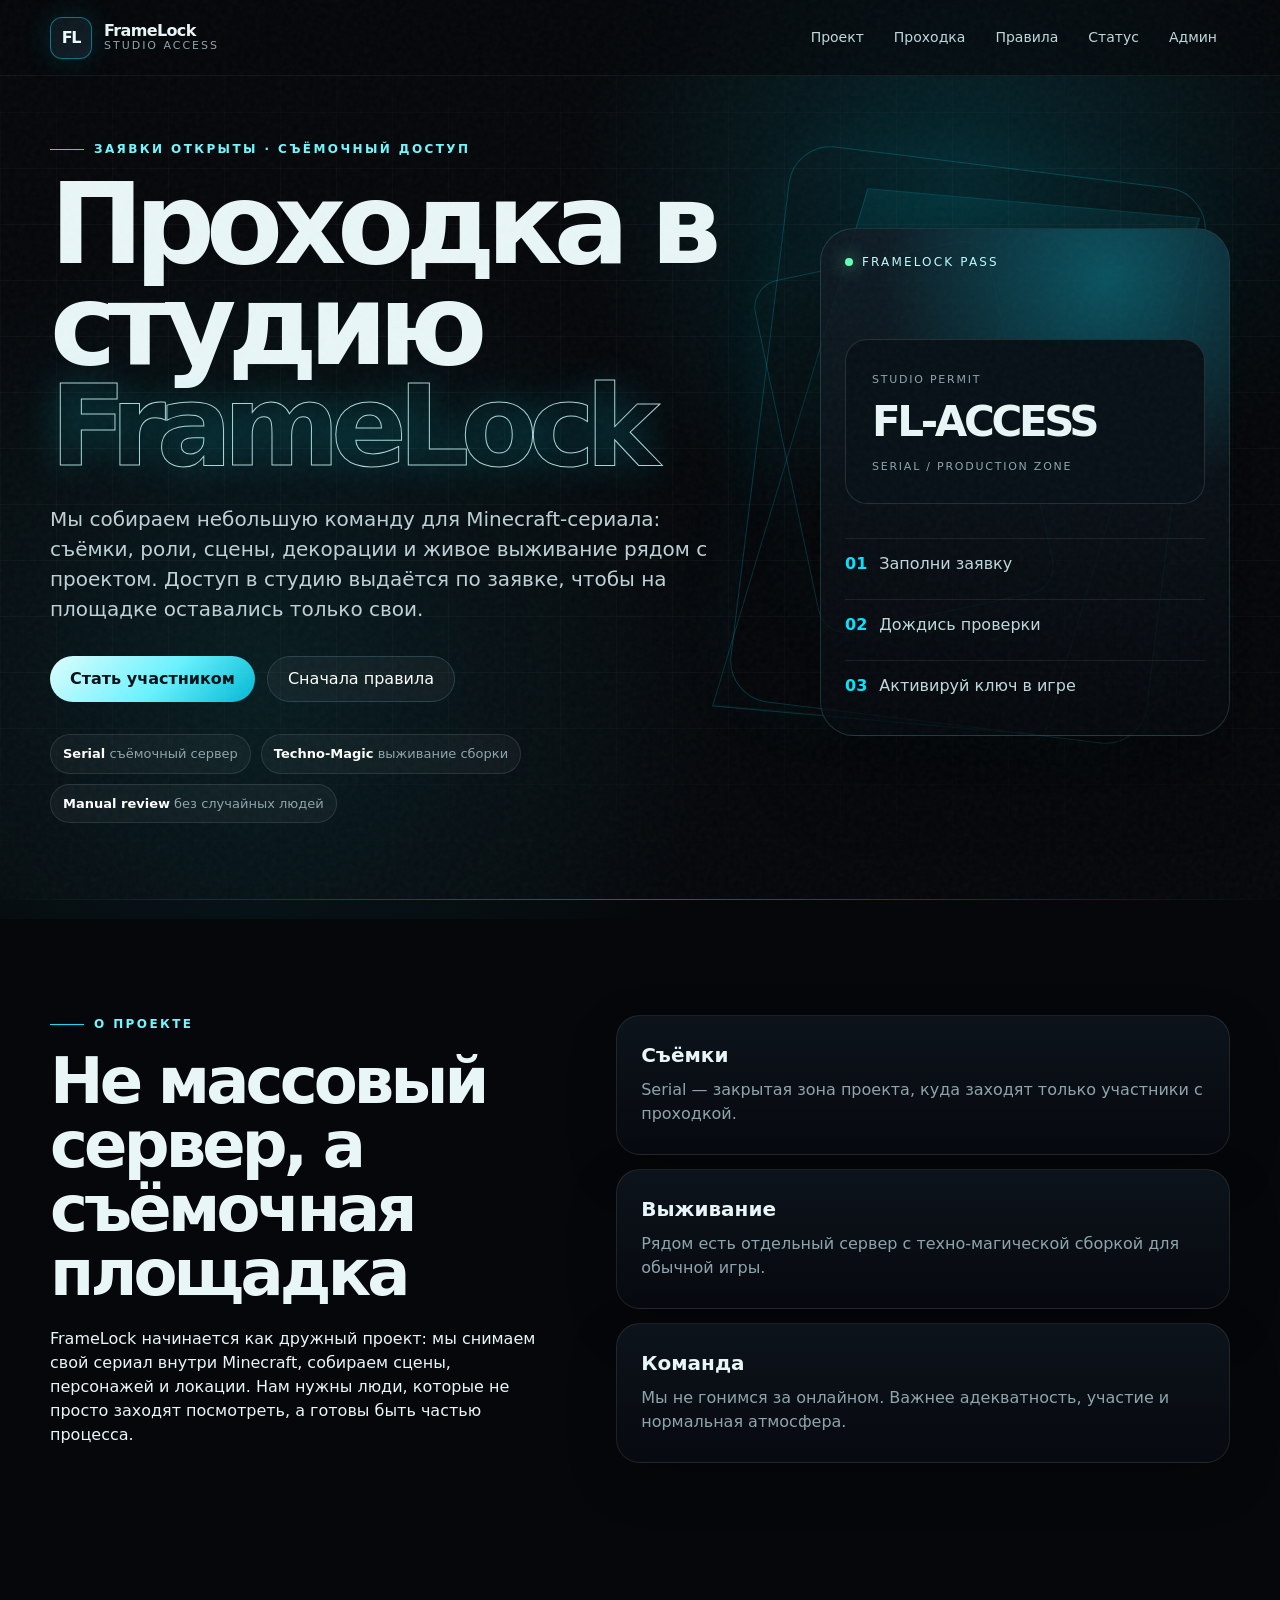
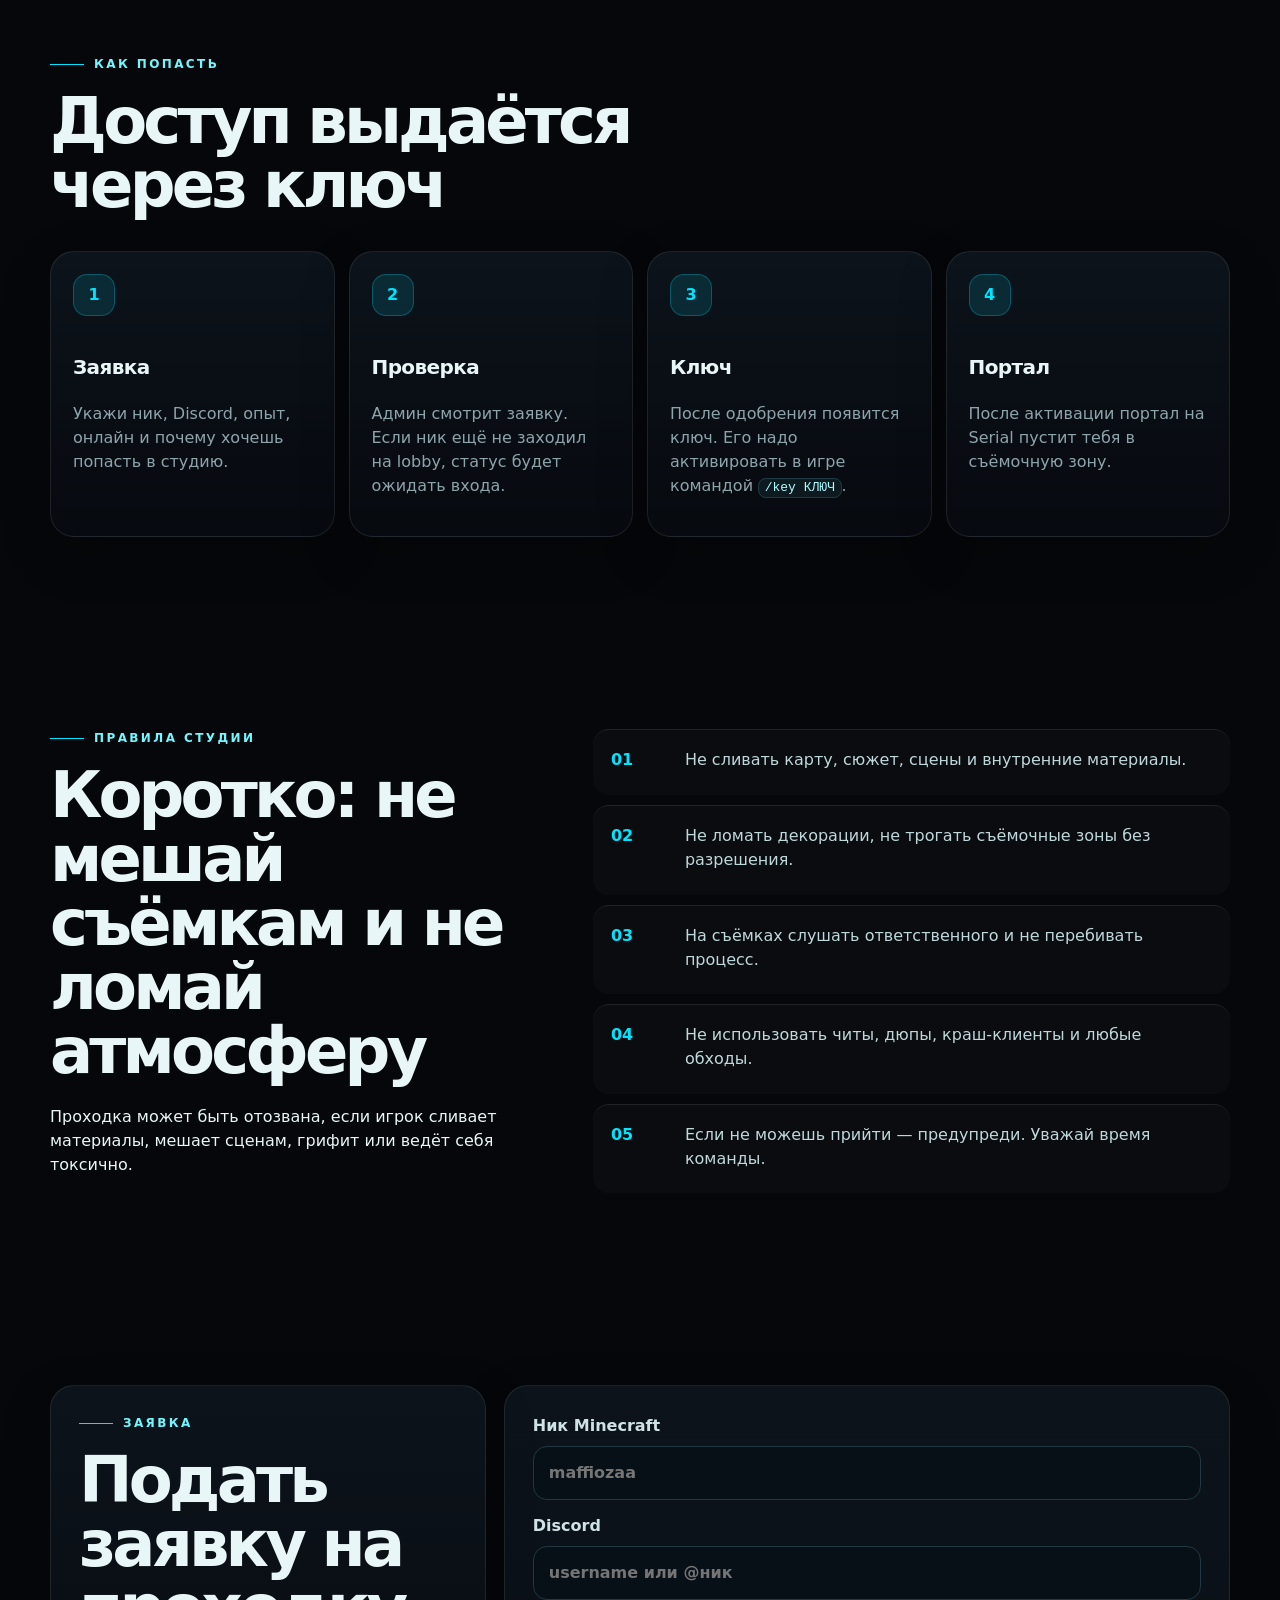
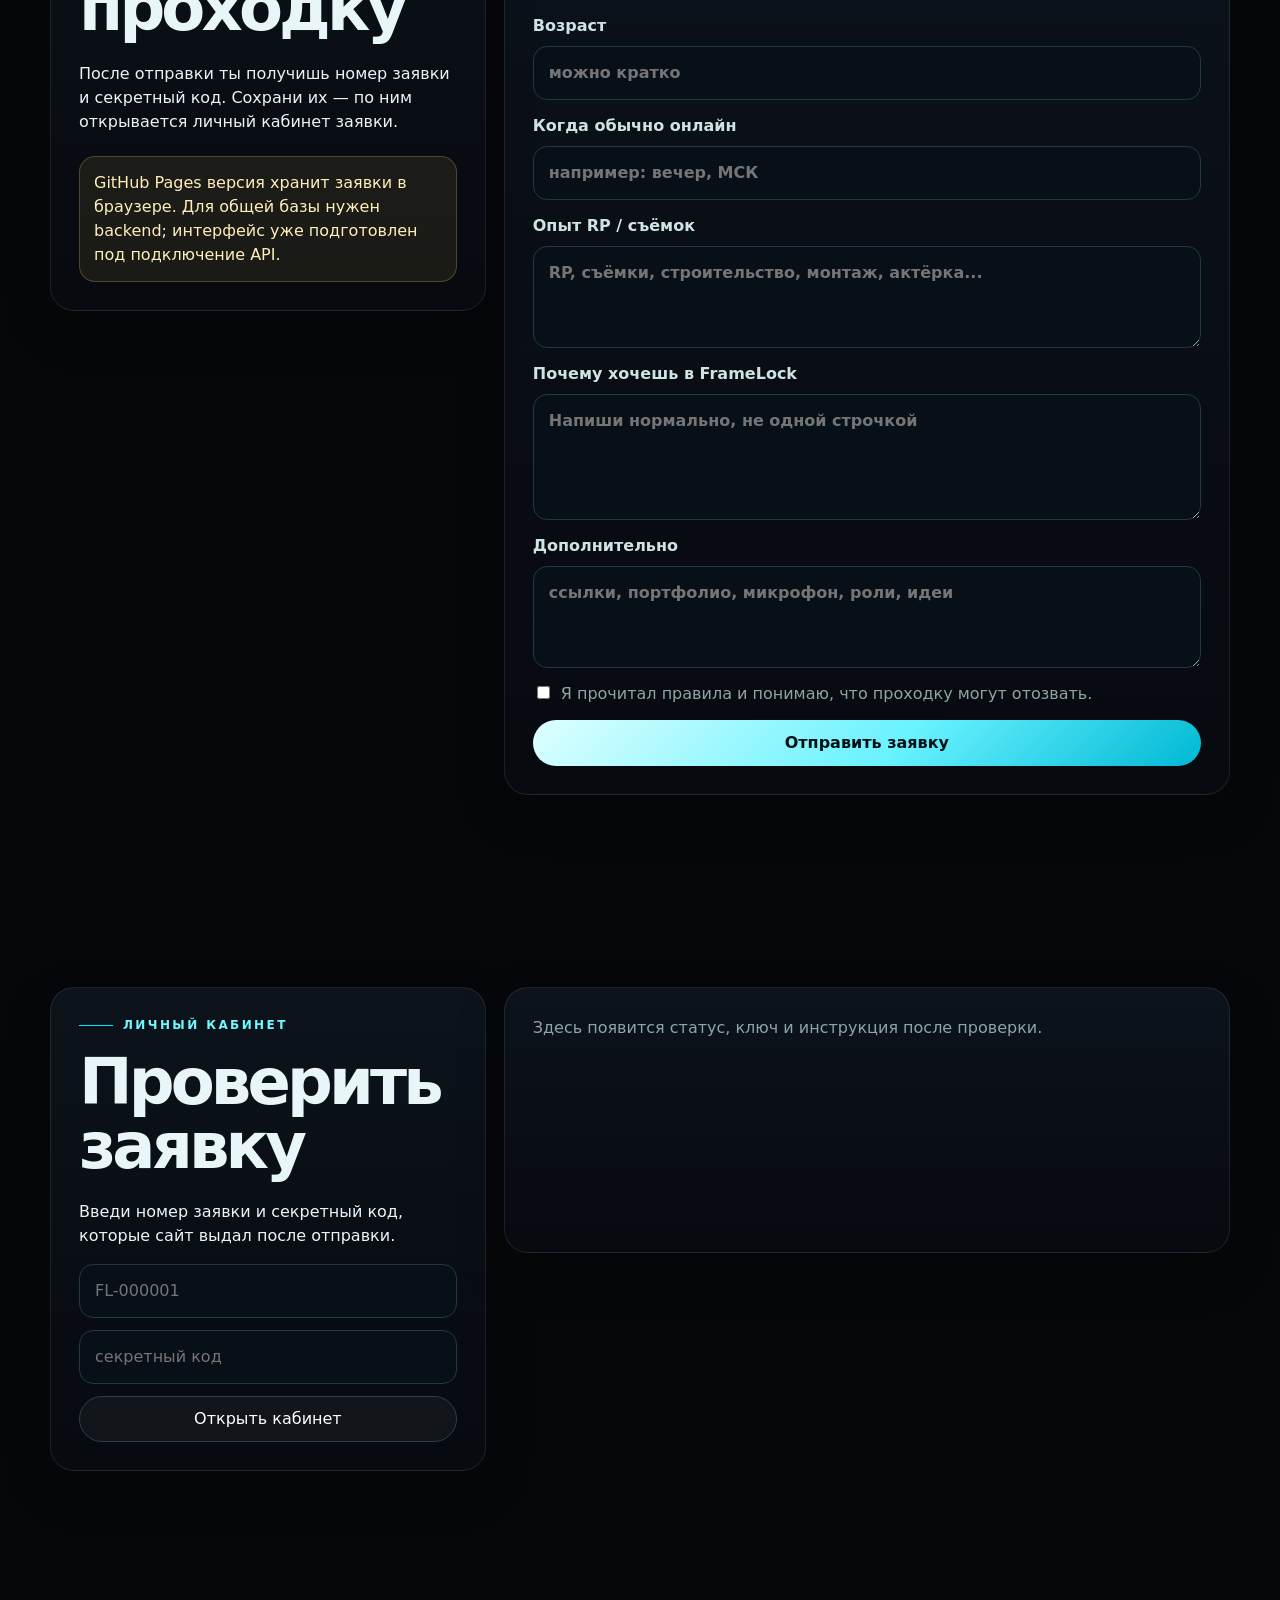
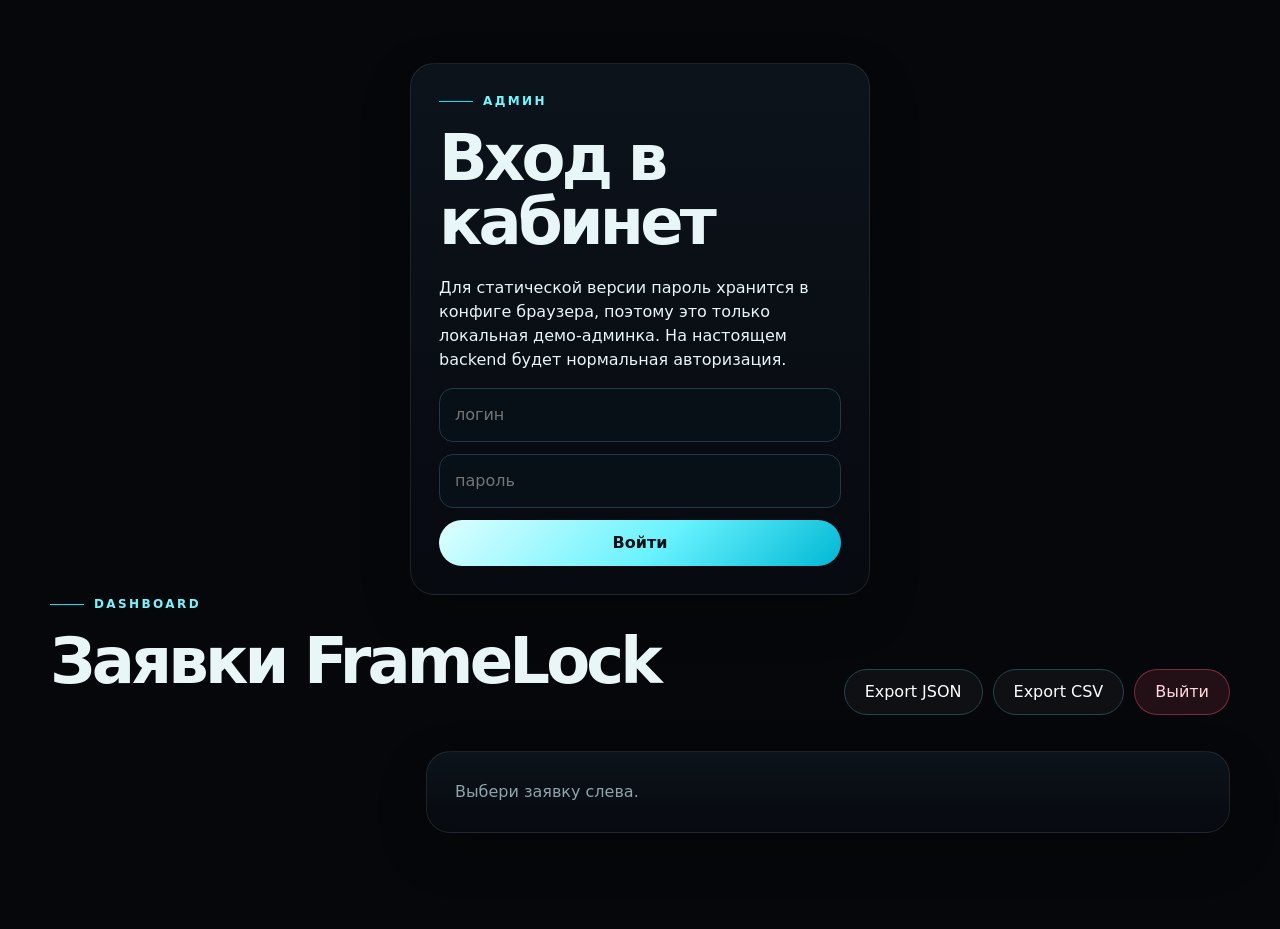
==== commit e8d13f92: "Add files via upload" ====
--- a/index.html
+++ b/index.html
@@ -1,244 +1,219 @@
 <!doctype html>
 <html lang="ru">
 <head>
-  <meta charset="utf-8">
-  <meta name="viewport" content="width=device-width, initial-scale=1">
-  <title>FrameLock — проходка в студию проекта</title>
-  <meta name="description" content="FrameLock — начинающий Minecraft-проект: съёмки сериала, закрытая студия и дружная команда. Подай заявку на проходку в студию FrameLock.">
-  <meta name="theme-color" content="#061214">
-  <meta property="og:title" content="FrameLock — проходка в студию проекта">
-  <meta property="og:description" content="Закрытая студия для съёмок Minecraft-сериала и команда, которая строит проект с нуля.">
-  <meta property="og:type" content="website">
-  <link rel="icon" href="assets/favicon.svg" type="image/svg+xml">
-  <link rel="preconnect" href="https://fonts.gstatic.com" crossorigin>
-  <link rel="stylesheet" href="assets/styles.css">
+  <meta charset="utf-8" />
+  <meta name="viewport" content="width=device-width,initial-scale=1" />
+  <meta name="theme-color" content="#05070a" />
+  <meta name="description" content="FrameLock — закрытая студия Minecraft-сериала. Подайте заявку на проходку в студию и получите ключ доступа после одобрения." />
+  <title>FrameLock — проходка в студию</title>
+  <link rel="icon" href="assets/favicon.svg" type="image/svg+xml" />
+  <link rel="stylesheet" href="assets/styles.css" />
 </head>
 <body>
   <div class="grain" aria-hidden="true"></div>
-  <div class="orb orb-a" aria-hidden="true"></div>
-  <div class="orb orb-b" aria-hidden="true"></div>
-
-  <header class="site-header" data-header>
-    <a class="brand" href="#top" aria-label="FrameLock home">
+  <div class="noise-line" aria-hidden="true"></div>
+
+  <header class="topbar" data-elevated="false">
+    <a class="brand" href="#home" aria-label="FrameLock home">
       <span class="brand-mark">FL</span>
-      <span class="brand-text">FrameLock</span>
+      <span class="brand-copy"><b>FrameLock</b><small>studio access</small></span>
     </a>
-    <button class="nav-toggle" type="button" data-nav-toggle aria-label="Открыть меню">
-      <span></span><span></span>
-    </button>
-    <nav class="nav" data-nav>
+    <nav class="nav" aria-label="Навигация">
       <a href="#project">Проект</a>
-      <a href="#studio">Студия</a>
+      <a href="#access">Проходка</a>
       <a href="#rules">Правила</a>
-      <a href="#apply">Заявка</a>
       <a href="#status">Статус</a>
-      <a href="#guide">Как зайти</a>
+      <a href="#admin">Админ</a>
     </nav>
+    <button class="hamb" type="button" aria-label="Открыть меню"><span></span><span></span></button>
   </header>
 
-  <main id="top">
-    <section class="hero section" aria-labelledby="hero-title">
-      <div class="hero-copy reveal">
-        <div class="eyebrow"><span class="live-dot"></span> набор в съёмочную студию открыт</div>
-        <h1 id="hero-title">Проходка в студию <span>FrameLock</span></h1>
-        <p class="hero-lead">Мы собираем дружную команду для начинающего Minecraft-сериала: строим сцены, снимаем эпизоды, пишем сюжет и тестируем атмосферу проекта. Доступ в студию выдаётся по заявке.</p>
-        <div class="hero-actions">
-          <a class="btn primary" href="#apply">Стать участником</a>
-          <a class="btn ghost" href="#rules">Сначала правила</a>
-        </div>
-        <div class="hero-meta" aria-label="Ключевые факты">
-          <div><strong>Serial</strong><span>закрытая студия</span></div>
-          <div><strong>Techno-Magic</strong><span>отдельное выживание</span></div>
-          <div><strong>/key</strong><span>активация ключа</span></div>
-        </div>
-      </div>
-
-      <div class="stage-card reveal" aria-label="Сцена проекта FrameLock">
-        <div class="stage-top">
-          <span>FRAMELOCK / STUDIO ACCESS</span>
-          <span>REC 01</span>
-        </div>
-        <div class="portal-window">
-          <div class="portal-grid"></div>
-          <div class="portal-core"></div>
-          <div class="portal-frame left"></div>
-          <div class="portal-frame right"></div>
-          <div class="portal-caption">
-            <span>Portal target</span>
-            <strong>Serial Studio</strong>
-          </div>
-        </div>
-        <div class="stage-bottom">
-          <div class="mini-log"><span></span> access locked</div>
-          <div class="mini-log"><span></span> application required</div>
-        </div>
-      </div>
-    </section>
-
-    <section class="section split" id="project">
-      <div class="section-label reveal">01 / проект</div>
-      <div class="section-main reveal">
-        <h2>Не “просто сервер”, а съёмочная площадка</h2>
-        <p>FrameLock — начинающий проект, где маленькая команда делает свой сериал внутри Minecraft. У нас есть закрытая студия для съёмок и отдельный сервер выживания со сборкой в стиле техно-магии. Студия закрыта, потому что там строятся локации, готовятся сцены и тестируются эпизоды.</p>
-        <div class="cards two">
-          <article class="info-card">
-            <span class="card-kicker">Serial</span>
-            <h3>Закрытая студия</h3>
-            <p>Доступ для участников съёмок, строителей, актёров, операторов и людей, которые хотят помогать проекту без хаоса на карте.</p>
+  <main>
+    <section class="hero section" id="home">
+      <div class="hero-bg" aria-hidden="true">
+        <div class="frame frame-a"></div>
+        <div class="frame frame-b"></div>
+        <div class="beam"></div>
+        <div class="scan-grid"></div>
+      </div>
+      <div class="container hero-grid">
+        <div class="hero-copy">
+          <p class="eyebrow"><span></span> Заявки открыты · съёмочный доступ</p>
+          <h1>Проходка в студию <em>FrameLock</em></h1>
+          <p class="lead">Мы собираем небольшую команду для Minecraft-сериала: съёмки, роли, сцены, декорации и живое выживание рядом с проектом. Доступ в студию выдаётся по заявке, чтобы на площадке оставались только свои.</p>
+          <div class="hero-actions">
+            <a class="btn primary" href="#apply">Стать участником</a>
+            <a class="btn ghost" href="#rules">Сначала правила</a>
+          </div>
+          <div class="hero-meta" aria-label="Статистика проекта">
+            <span><b>Serial</b> съёмочный сервер</span>
+            <span><b>Techno-Magic</b> выживание сборки</span>
+            <span><b>Manual review</b> без случайных людей</span>
+          </div>
+        </div>
+        <aside class="access-card" aria-label="Карточка доступа">
+          <div class="access-card__top">
+            <span class="status-dot"></span>
+            <span>FRAMELOCK PASS</span>
+          </div>
+          <div class="pass-preview">
+            <span class="pass-label">Studio permit</span>
+            <strong>FL-ACCESS</strong>
+            <small>Serial / production zone</small>
+          </div>
+          <div class="pass-steps">
+            <div><span>01</span><p>Заполни заявку</p></div>
+            <div><span>02</span><p>Дождись проверки</p></div>
+            <div><span>03</span><p>Активируй ключ в игре</p></div>
+          </div>
+        </aside>
+      </div>
+    </section>
+
+    <section class="section project" id="project">
+      <div class="container two-col">
+        <div>
+          <p class="eyebrow"><span></span> О проекте</p>
+          <h2>Не массовый сервер, а съёмочная площадка</h2>
+          <p>FrameLock начинается как дружный проект: мы снимаем свой сериал внутри Minecraft, собираем сцены, персонажей и локации. Нам нужны люди, которые не просто заходят посмотреть, а готовы быть частью процесса.</p>
+        </div>
+        <div class="feature-stack">
+          <article class="feature">
+            <b>Съёмки</b>
+            <p>Serial — закрытая зона проекта, куда заходят только участники с проходкой.</p>
           </article>
-          <article class="info-card muted">
-            <span class="card-kicker">Survival</span>
-            <h3>Техно-магическое выживание</h3>
-            <p>Отдельное направление проекта: сборка, прогресс, механики и живой сервер для игры вне съёмочной зоны.</p>
+          <article class="feature">
+            <b>Выживание</b>
+            <p>Рядом есть отдельный сервер с техно-магической сборкой для обычной игры.</p>
           </article>
-        </div>
-      </div>
-    </section>
-
-    <section class="section studio" id="studio">
-      <div class="section-label reveal">02 / студия</div>
-      <div class="section-main reveal">
-        <h2>Кому нужна проходка</h2>
-        <div class="role-grid">
-          <article><b>Актёрам</b><span>участие в сценах, RP, озвучка, персонажи</span></article>
-          <article><b>Строителям</b><span>локации, декорации, интерьеры, атмосфера</span></article>
-          <article><b>Операторам</b><span>кадры, шейдеры, пролёты камеры, постановка</span></article>
-          <article><b>Сценаристам</b><span>диалоги, сюжетные связки, идеи серий</span></article>
-          <article><b>Монтажёрам</b><span>нарезка, звук, темп, превью-материалы</span></article>
-          <article><b>Тестерам</b><span>проверка сцен, багов, модов и доступа</span></article>
+          <article class="feature">
+            <b>Команда</b>
+            <p>Мы не гонимся за онлайном. Важнее адекватность, участие и нормальная атмосфера.</p>
+          </article>
+        </div>
+      </div>
+    </section>
+
+    <section class="section access" id="access">
+      <div class="container">
+        <div class="section-head">
+          <p class="eyebrow"><span></span> Как попасть</p>
+          <h2>Доступ выдаётся через ключ</h2>
+        </div>
+        <div class="timeline">
+          <div class="timeline-item"><span>1</span><h3>Заявка</h3><p>Укажи ник, Discord, опыт, онлайн и почему хочешь попасть в студию.</p></div>
+          <div class="timeline-item"><span>2</span><h3>Проверка</h3><p>Админ смотрит заявку. Если ник ещё не заходил на lobby, статус будет ожидать входа.</p></div>
+          <div class="timeline-item"><span>3</span><h3>Ключ</h3><p>После одобрения появится ключ. Его надо активировать в игре командой <code>/key КЛЮЧ</code>.</p></div>
+          <div class="timeline-item"><span>4</span><h3>Портал</h3><p>После активации портал на Serial пустит тебя в съёмочную зону.</p></div>
         </div>
       </div>
     </section>
 
     <section class="section rules" id="rules">
-      <div class="section-label reveal">03 / правила</div>
-      <div class="section-main reveal">
-        <h2>Правила доступа</h2>
-        <p class="muted-text">Сайт не требует от тебя “идеального резюме”. Важно, чтобы человек понимал: студия — это рабочее пространство проекта.</p>
+      <div class="container rules-grid">
+        <div>
+          <p class="eyebrow"><span></span> Правила студии</p>
+          <h2>Коротко: не мешай съёмкам и не ломай атмосферу</h2>
+          <p>Проходка может быть отозвана, если игрок сливает материалы, мешает сценам, грифит или ведёт себя токсично.</p>
+        </div>
         <div class="rules-list">
-          <div><span>01</span><p>Не мешать съёмкам, не ломать декорации и не раскрывать незавершённые сцены без разрешения.</p></div>
-          <div><span>02</span><p>Соблюдать договорённости команды: время, роли, задачи, приватные материалы и внутренние каналы.</p></div>
-          <div><span>03</span><p>Не гриферить, не использовать читы, не абузить баги и не заходить в зоны, куда тебя не звали.</p></div>
-          <div><span>04</span><p>Если доступ выдан — активируй ключ сам через <code>/key</code>. Не передавай ключи другим игрокам.</p></div>
-        </div>
-      </div>
-    </section>
-
-    <section class="section apply-section" id="apply">
-      <div class="section-label reveal">04 / заявка</div>
-      <div class="section-main reveal">
-        <div class="form-head">
-          <div>
-            <h2>Подать заявку</h2>
-            <p>Заполни форму. После отправки ты получишь номер заявки и секретный код для проверки статуса.</p>
-          </div>
-          <div class="badge">Studio pass</div>
-        </div>
-
-        <form class="application-form" data-application-form>
-          <div class="field-row">
-            <label>Игровой ник Minecraft
-              <input name="minecraft" autocomplete="nickname" placeholder="maffiozaa" required minlength="3" maxlength="16" pattern="[A-Za-z0-9_]{3,16}">
-            </label>
-            <label>Discord
-              <input name="discord" placeholder="pon4iccc / @username" required maxlength="60">
-            </label>
-          </div>
-
-          <div class="field-row">
-            <label>Когда обычно онлайн
-              <input name="online" placeholder="вечером, выходные, после 18:00" required maxlength="120">
-            </label>
-            <label>Направление
-              <select name="role" required>
-                <option value="">Выбери роль</option>
-                <option>Актёр / RP</option>
-                <option>Строитель</option>
-                <option>Оператор</option>
-                <option>Сценарист</option>
-                <option>Монтажёр</option>
-                <option>Тестер</option>
-                <option>Хочу помогать, но пока не знаю как</option>
-              </select>
-            </label>
-          </div>
-
-          <label>Почему хочешь попасть в FrameLock?
-            <textarea name="why" rows="5" placeholder="Расскажи нормально, без одной фразы. Что тебе интересно в проекте, чем хочешь заниматься, какой опыт есть." required minlength="20" maxlength="1200"></textarea>
-          </label>
-
-          <label>Опыт RP, съёмок, строительства, модовых сборок или командной игры
-            <textarea name="experience" rows="4" placeholder="Можно без опыта — просто напиши честно." required maxlength="1000"></textarea>
-          </label>
-
-          <label class="check">
-            <input type="checkbox" name="rules" required>
-            <span>Я прочитал правила и понимаю, что проходка выдаётся только для участия в проекте FrameLock.</span>
-          </label>
-
-          <div class="form-actions">
-            <button class="btn primary" type="submit">Отправить заявку</button>
-            <span class="form-note">Данные сохраняются в этом браузере. Для настоящей админки нужен backend.</span>
-          </div>
+          <div><b>01</b><span>Не сливать карту, сюжет, сцены и внутренние материалы.</span></div>
+          <div><b>02</b><span>Не ломать декорации, не трогать съёмочные зоны без разрешения.</span></div>
+          <div><b>03</b><span>На съёмках слушать ответственного и не перебивать процесс.</span></div>
+          <div><b>04</b><span>Не использовать читы, дюпы, краш-клиенты и любые обходы.</span></div>
+          <div><b>05</b><span>Если не можешь прийти — предупреди. Уважай время команды.</span></div>
+        </div>
+      </div>
+    </section>
+
+    <section class="section apply" id="apply">
+      <div class="container apply-grid">
+        <div class="panel intro-panel">
+          <p class="eyebrow"><span></span> Заявка</p>
+          <h2>Подать заявку на проходку</h2>
+          <p>После отправки ты получишь номер заявки и секретный код. Сохрани их — по ним открывается личный кабинет заявки.</p>
+          <div class="mini-warning">GitHub Pages версия хранит заявки в браузере. Для общей базы нужен backend; интерфейс уже подготовлен под подключение API.</div>
+        </div>
+        <form class="panel form" id="applicationForm" autocomplete="off">
+          <label>Ник Minecraft<input name="minecraft" maxlength="32" placeholder="maffiozaa" required></label>
+          <label>Discord<input name="discord" maxlength="64" placeholder="username или @ник" required></label>
+          <label>Возраст<input name="age" maxlength="24" placeholder="можно кратко" required></label>
+          <label>Когда обычно онлайн<input name="availability" maxlength="120" placeholder="например: вечер, МСК" required></label>
+          <label>Опыт RP / съёмок<textarea name="experience" rows="3" maxlength="900" placeholder="RP, съёмки, строительство, монтаж, актёрка..." required></textarea></label>
+          <label>Почему хочешь в FrameLock<textarea name="why" rows="4" maxlength="1200" placeholder="Напиши нормально, не одной строчкой" required></textarea></label>
+          <label>Дополнительно<textarea name="extra" rows="3" maxlength="900" placeholder="ссылки, портфолио, микрофон, роли, идеи"></textarea></label>
+          <label class="check"><input type="checkbox" name="rules" required><span>Я прочитал правила и понимаю, что проходку могут отозвать.</span></label>
+          <button class="btn primary wide" type="submit">Отправить заявку</button>
         </form>
-
-        <div class="result-panel" data-result hidden></div>
-      </div>
-    </section>
-
-    <section class="section status-section" id="status">
-      <div class="section-label reveal">05 / статус</div>
-      <div class="section-main reveal">
-        <h2>Проверить заявку</h2>
-        <p>Введи номер заявки и секретный код, который сайт выдал после отправки.</p>
-        <form class="status-form" data-status-form>
-          <label>Номер заявки
-            <input name="id" placeholder="FL-000000" required>
-          </label>
-          <label>Секретный код
-            <input name="secret" placeholder="A1B2-C3D4" required>
-          </label>
-          <button class="btn ghost" type="submit">Проверить</button>
-        </form>
-        <div class="status-output" data-status-output></div>
-      </div>
-    </section>
-
-    <section class="section guide" id="guide">
-      <div class="section-label reveal">06 / как зайти</div>
-      <div class="section-main reveal">
-        <h2>После одобрения</h2>
-        <div class="steps">
-          <div><span>1</span><p>Зайди на lobby, чтобы система запомнила твой ник.</p></div>
-          <div><span>2</span><p>Получи ключ на странице статуса заявки.</p></div>
-          <div><span>3</span><p>В игре введи <code>/key ВАШ-КЛЮЧ</code>.</p></div>
-          <div><span>4</span><p>Иди в портал на Serial Studio. Если не пускает — проверь <code>/key status</code>.</p></div>
-        </div>
-      </div>
-    </section>
-
-    <section class="section admin-local" id="admin">
-      <div class="section-label reveal">07 / локальный режим</div>
-      <div class="section-main reveal">
-        <h2>Локальный просмотр заявок</h2>
-        <p>Для GitHub Pages это демо-режим: заявки видны только в браузере, где их отправили. Реальная общая админка требует Node backend.</p>
-        <div class="admin-actions">
-          <button class="btn ghost" type="button" data-export-json>Скачать JSON</button>
-          <button class="btn ghost" type="button" data-export-csv>Скачать CSV</button>
-          <button class="btn danger" type="button" data-clear-local>Очистить локальные заявки</button>
-        </div>
-        <div class="local-table" data-local-table></div>
+      </div>
+    </section>
+
+    <section class="section status" id="status">
+      <div class="container status-grid">
+        <div class="panel">
+          <p class="eyebrow"><span></span> Личный кабинет</p>
+          <h2>Проверить заявку</h2>
+          <p>Введи номер заявки и секретный код, которые сайт выдал после отправки.</p>
+          <form id="statusForm" class="compact-form">
+            <input name="id" placeholder="FL-000001" required>
+            <input name="secret" placeholder="секретный код" required>
+            <button class="btn ghost wide" type="submit">Открыть кабинет</button>
+          </form>
+        </div>
+        <div class="panel result-panel" id="statusResult">
+          <span class="empty-state">Здесь появится статус, ключ и инструкция после проверки.</span>
+        </div>
+      </div>
+    </section>
+
+    <section class="section admin" id="admin">
+      <div class="container admin-shell">
+        <div class="admin-login panel" id="adminLogin">
+          <p class="eyebrow"><span></span> Админ</p>
+          <h2>Вход в кабинет</h2>
+          <p>Для статической версии пароль хранится в конфиге браузера, поэтому это только локальная демо-админка. На настоящем backend будет нормальная авторизация.</p>
+          <form id="adminLoginForm" class="compact-form">
+            <input name="login" placeholder="логин" required>
+            <input name="password" type="password" placeholder="пароль" required>
+            <button class="btn primary wide" type="submit">Войти</button>
+          </form>
+        </div>
+
+        <div class="admin-board" id="adminBoard" hidden>
+          <div class="board-top">
+            <div>
+              <p class="eyebrow"><span></span> Dashboard</p>
+              <h2>Заявки FrameLock</h2>
+            </div>
+            <div class="board-actions">
+              <button class="btn ghost" id="exportJsonBtn" type="button">Export JSON</button>
+              <button class="btn ghost" id="exportCsvBtn" type="button">Export CSV</button>
+              <button class="btn danger" id="logoutBtn" type="button">Выйти</button>
+            </div>
+          </div>
+          <div class="stats" id="adminStats"></div>
+          <div class="admin-layout">
+            <aside class="request-list" id="requestList"></aside>
+            <article class="request-detail panel" id="requestDetail"><span class="empty-state">Выбери заявку слева.</span></article>
+          </div>
+        </div>
       </div>
     </section>
   </main>
 
-  <footer class="footer">
-    <div>
-      <b>FrameLock</b>
-      <span>проходка в студию проекта</span>
+  <dialog id="createdDialog" class="dialog">
+    <div class="dialog-card">
+      <button class="dialog-close" type="button" data-close-dialog>×</button>
+      <p class="eyebrow"><span></span> Заявка создана</p>
+      <h2>Сохрани данные</h2>
+      <p>Без секретного кода ты не сможешь открыть личный кабинет заявки.</p>
+      <div class="created-box">
+        <span>Номер заявки</span><b id="createdId">—</b>
+        <span>Секретный код</span><b id="createdSecret">—</b>
+      </div>
+      <a class="btn primary wide" href="#status" data-close-dialog>Проверить статус</a>
     </div>
-    <a href="#top">Наверх ↑</a>
-  </footer>
+  </dialog>
 
   <script src="assets/config.js"></script>
   <script src="assets/app.js"></script>
--- a/assets/styles.css
+++ b/assets/styles.css
@@ -1,43 +1,7 @@
 :root{
-  --bg:#05090b;
-  --panel:#0b1317;
-  --panel-2:#101b20;
-  --line:rgba(164,241,255,.16);
-  --text:#ecfbff;
-  --muted:#8fa8ae;
-  --cyan:#5cecff;
-  --cyan-2:#13a7b8;
-  --danger:#ff5a72;
-  --ok:#79ffb5;
-  --shadow:0 24px 80px rgba(0,0,0,.45);
-  --radius:26px;
+  --bg:#05070a;--bg2:#070b10;--panel:#0c1218;--panel2:#101922;--line:#1f303b;--line2:#28434e;
+  --text:#e9f6f7;--muted:#8ea4ab;--soft:#bfd8dc;--cyan:#00e5ff;--cyan2:#72f7ff;--red:#ff5470;--amber:#ffd166;--green:#65ffb2;
+  --shadow:0 32px 80px rgba(0,0,0,.48);--radius:24px;--max:1180px;
+  --font:Inter, ui-sans-serif, system-ui, -apple-system, BlinkMacSystemFont, "Segoe UI", sans-serif;
 }
-*{box-sizing:border-box}
-html{scroll-behavior:smooth}
-body{
-  margin:0;
-  font-family:Inter, ui-sans-serif, system-ui, -apple-system, BlinkMacSystemFont, "Segoe UI", sans-serif;
-  color:var(--text);
-  background:
-    radial-gradient(circle at 18% 8%, rgba(92,236,255,.15), transparent 35%),
-    radial-gradient(circle at 78% 4%, rgba(23,150,180,.18), transparent 28%),
-    linear-gradient(180deg,#030607 0%,#071014 42%,#040709 100%);
-  min-height:100vh;
-  overflow-x:hidden;
-}
-a{color:inherit;text-decoration:none}
-button,input,textarea,select{font:inherit}
-code{padding:.18rem .45rem;border:1px solid var(--line);border-radius:9px;background:rgba(255,255,255,.05);color:#b9fbff}
-.grain{position:fixed;inset:0;pointer-events:none;z-index:50;opacity:.07;background-image:url("data:image/svg+xml,%3Csvg viewBox='0 0 200 200' xmlns='http://www.w3.org/2000/svg'%3E%3Cfilter id='n'%3E%3CfeTurbulence type='fractalNoise' baseFrequency='.9' numOctaves='4' stitchTiles='stitch'/%3E%3C/filter%3E%3Crect width='200' height='200' filter='url(%23n)' opacity='.8'/%3E%3C/svg%3E")}
-.orb{position:fixed;width:360px;height:360px;border-radius:999px;filter:blur(60px);opacity:.22;z-index:-1}.orb-a{left:-140px;top:120px;background:#19d8ff}.orb-b{right:-180px;top:540px;background:#0db6a8}
-.site-header{position:sticky;top:0;z-index:20;display:flex;align-items:center;justify-content:space-between;padding:18px clamp(18px,4vw,64px);backdrop-filter:blur(18px);background:rgba(5,9,11,.62);border-bottom:1px solid rgba(255,255,255,.06);transition:.25s}.site-header.scrolled{background:rgba(5,9,11,.86);box-shadow:0 14px 50px rgba(0,0,0,.28)}
-.brand{display:flex;align-items:center;gap:12px;font-weight:800;letter-spacing:.02em}.brand-mark{display:grid;place-items:center;width:40px;height:40px;border:1px solid rgba(92,236,255,.35);border-radius:13px;background:linear-gradient(145deg,rgba(92,236,255,.22),rgba(255,255,255,.04));color:#eaffff;box-shadow:0 0 30px rgba(92,236,255,.15);font-weight:900}.brand-text{font-size:18px}
-.nav{display:flex;align-items:center;gap:6px}.nav a{color:var(--muted);padding:10px 14px;border-radius:999px;font-size:14px;transition:.2s}.nav a:hover{color:var(--text);background:rgba(255,255,255,.06)}.nav-toggle{display:none;background:none;border:0;color:var(--text)}.nav-toggle span{display:block;width:24px;height:2px;background:var(--text);margin:6px;border-radius:2px}
-.section{width:min(1160px,calc(100% - 36px));margin:0 auto;padding:92px 0}.hero{min-height:calc(100vh - 76px);display:grid;grid-template-columns:1.08fr .92fr;align-items:center;gap:48px;padding-top:70px}.eyebrow{display:inline-flex;align-items:center;gap:10px;color:#bff8ff;border:1px solid var(--line);border-radius:999px;padding:9px 13px;background:rgba(255,255,255,.04);text-transform:uppercase;letter-spacing:.12em;font-size:12px}.live-dot{width:8px;height:8px;border-radius:99px;background:var(--cyan);box-shadow:0 0 16px var(--cyan)}
-h1{font-size:clamp(48px,8vw,116px);line-height:.86;letter-spacing:-.085em;margin:26px 0 24px}h1 span{display:block;color:var(--cyan);text-shadow:0 0 38px rgba(92,236,255,.22)}.hero-lead{max-width:680px;color:#b8cbd0;font-size:clamp(17px,2vw,22px);line-height:1.55}.hero-actions{display:flex;gap:14px;flex-wrap:wrap;margin:32px 0}.btn{border:0;border-radius:16px;padding:14px 18px;font-weight:800;cursor:pointer;display:inline-flex;justify-content:center;align-items:center;gap:9px;transition:.2s;min-height:48px}.btn.primary{background:linear-gradient(135deg,#e8fdff,#5cecff);color:#031012;box-shadow:0 18px 50px rgba(92,236,255,.18)}.btn.primary:hover{transform:translateY(-2px);box-shadow:0 22px 70px rgba(92,236,255,.28)}.btn.ghost{background:rgba(255,255,255,.05);color:var(--text);border:1px solid var(--line)}.btn.ghost:hover{background:rgba(255,255,255,.09)}.btn.danger{background:rgba(255,90,114,.1);color:#ffdbe0;border:1px solid rgba(255,90,114,.26)}
-.hero-meta{display:grid;grid-template-columns:repeat(3,1fr);gap:12px;max-width:690px}.hero-meta div{padding:16px;border:1px solid var(--line);border-radius:18px;background:rgba(255,255,255,.035)}.hero-meta strong{display:block;font-size:18px}.hero-meta span{display:block;color:var(--muted);font-size:13px;margin-top:4px}
-.stage-card{border:1px solid var(--line);border-radius:32px;background:linear-gradient(180deg,rgba(255,255,255,.09),rgba(255,255,255,.025));box-shadow:var(--shadow);padding:18px;position:relative;overflow:hidden}.stage-card:before{content:"";position:absolute;inset:-60px;background:radial-gradient(circle at 50% 30%,rgba(92,236,255,.28),transparent 38%);pointer-events:none}.stage-top,.stage-bottom{display:flex;justify-content:space-between;gap:12px;color:#9eb7bc;font-size:12px;text-transform:uppercase;letter-spacing:.12em;position:relative;z-index:1}.portal-window{height:540px;border-radius:24px;margin:16px 0;background:linear-gradient(180deg,rgba(2,8,10,.2),rgba(2,8,10,.86)),radial-gradient(circle at center,rgba(92,236,255,.25),transparent 42%);border:1px solid rgba(255,255,255,.08);position:relative;overflow:hidden}.portal-grid{position:absolute;inset:0;background-image:linear-gradient(rgba(92,236,255,.08) 1px,transparent 1px),linear-gradient(90deg,rgba(92,236,255,.08) 1px,transparent 1px);background-size:38px 38px;transform:perspective(700px) rotateX(60deg) translateY(120px);transform-origin:bottom}.portal-core{position:absolute;left:50%;top:52%;width:220px;height:330px;transform:translate(-50%,-50%);border-radius:120px;background:radial-gradient(circle at 50% 45%,#f0ffff,rgba(92,236,255,.85) 18%,rgba(28,184,204,.28) 47%,transparent 68%);filter:blur(.2px);box-shadow:0 0 80px rgba(92,236,255,.45), inset 0 0 80px rgba(255,255,255,.25);animation:pulse 4s ease-in-out infinite}.portal-frame{position:absolute;top:17%;height:68%;width:24px;border-radius:14px;background:linear-gradient(180deg,#15262c,#0a1115);box-shadow:0 0 0 1px rgba(92,236,255,.16),0 0 30px rgba(92,236,255,.12)}.portal-frame.left{left:25%}.portal-frame.right{right:25%}.portal-caption{position:absolute;left:22px;right:22px;bottom:22px;padding:18px;border:1px solid rgba(255,255,255,.1);background:rgba(3,9,11,.7);backdrop-filter:blur(14px);border-radius:20px}.portal-caption span{color:var(--muted);font-size:13px}.portal-caption strong{display:block;font-size:24px;margin-top:3px}.mini-log{display:flex;align-items:center;gap:8px}.mini-log span{width:7px;height:7px;background:var(--cyan);border-radius:99px}
-@keyframes pulse{0%,100%{transform:translate(-50%,-50%) scale(.98);opacity:.88}50%{transform:translate(-50%,-50%) scale(1.03);opacity:1}}
-.split,.studio,.rules,.apply-section,.status-section,.guide,.admin-local{display:grid;grid-template-columns:180px 1fr;gap:56px}.section-label{color:var(--cyan);font-size:12px;text-transform:uppercase;letter-spacing:.18em;padding-top:12px}.section-main h2{font-size:clamp(34px,5vw,70px);letter-spacing:-.06em;line-height:.95;margin:0 0 22px}.section-main>p{color:#b3c6cb;font-size:18px;line-height:1.7;max-width:850px}.cards.two{display:grid;grid-template-columns:repeat(2,1fr);gap:18px;margin-top:30px}.info-card,.role-grid article,.rules-list div,.steps div{border:1px solid var(--line);background:linear-gradient(180deg,rgba(255,255,255,.065),rgba(255,255,255,.025));border-radius:var(--radius);padding:24px;box-shadow:0 18px 60px rgba(0,0,0,.2)}.info-card.muted{background:rgba(255,255,255,.025)}.card-kicker{color:var(--cyan);font-size:12px;text-transform:uppercase;letter-spacing:.16em}.info-card h3{font-size:26px;margin:12px 0 8px}.info-card p,.role-grid span{color:var(--muted);line-height:1.55}.role-grid{display:grid;grid-template-columns:repeat(3,1fr);gap:14px;margin-top:28px}.role-grid b{display:block;font-size:18px;margin-bottom:8px}.muted-text{color:var(--muted)!important}.rules-list{display:grid;gap:12px;margin-top:26px}.rules-list div{display:grid;grid-template-columns:62px 1fr;align-items:start}.rules-list span{color:var(--cyan);font-weight:900}.rules-list p{margin:0;color:#c2d4d8;line-height:1.6}.form-head{display:flex;align-items:flex-start;justify-content:space-between;gap:20px}.badge{border:1px solid var(--line);border-radius:999px;padding:10px 14px;color:#bff8ff;background:rgba(92,236,255,.08);white-space:nowrap}.application-form,.status-form{display:grid;gap:16px;margin-top:24px}.field-row{display:grid;grid-template-columns:1fr 1fr;gap:16px}label{display:grid;gap:8px;color:#cfe4e8;font-size:14px;font-weight:750}input,textarea,select{width:100%;border:1px solid rgba(164,241,255,.18);border-radius:16px;background:rgba(255,255,255,.045);color:var(--text);padding:15px 16px;outline:none;transition:.2s}select option{background:#081114}input:focus,textarea:focus,select:focus{border-color:rgba(92,236,255,.58);box-shadow:0 0 0 4px rgba(92,236,255,.08)}textarea{resize:vertical}.check{display:flex;grid-template-columns:auto 1fr;gap:12px;align-items:flex-start;background:rgba(92,236,255,.045);border:1px solid var(--line);padding:16px;border-radius:18px}.check input{width:18px;margin-top:3px}.form-actions{display:flex;align-items:center;gap:16px;flex-wrap:wrap}.form-note{color:var(--muted);font-size:13px}.result-panel,.status-output{margin-top:22px;border:1px solid var(--line);border-radius:22px;background:rgba(255,255,255,.05);padding:20px}.result-panel h3,.status-output h3{margin:0 0 10px}.ticket-code{font-size:22px;color:var(--cyan);font-weight:900;letter-spacing:.04em}.status-form{grid-template-columns:1fr 1fr auto;align-items:end}.steps{display:grid;grid-template-columns:repeat(4,1fr);gap:14px;margin-top:28px}.steps span{display:grid;place-items:center;width:42px;height:42px;border-radius:13px;background:rgba(92,236,255,.12);color:var(--cyan);font-weight:900;margin-bottom:18px}.steps p{margin:0;color:#c4d5d9;line-height:1.55}.admin-actions{display:flex;gap:12px;flex-wrap:wrap}.local-table{margin-top:18px;overflow:auto}.local-table table{width:100%;border-collapse:collapse;background:rgba(255,255,255,.03);border:1px solid var(--line);border-radius:18px;overflow:hidden}.local-table th,.local-table td{text-align:left;border-bottom:1px solid rgba(255,255,255,.06);padding:12px;color:#cfe4e8;font-size:14px}.footer{width:min(1160px,calc(100% - 36px));margin:0 auto;padding:40px 0 70px;display:flex;justify-content:space-between;color:var(--muted);border-top:1px solid rgba(255,255,255,.08)}.footer b{color:var(--text);display:block}.footer a{color:var(--cyan)}.reveal{opacity:0;transform:translateY(20px);transition:opacity .65s ease, transform .65s ease}.reveal.visible{opacity:1;transform:none}.not-found{display:grid;place-items:center}.nf-card{text-align:center;border:1px solid var(--line);border-radius:30px;padding:48px;background:rgba(255,255,255,.05)}.nf-card h1{font-size:90px;margin:20px 0 0}.nf-card p{color:var(--muted);margin-bottom:28px}
-@media (max-width:920px){.nav-toggle{display:block}.nav{position:absolute;left:18px;right:18px;top:72px;display:none;flex-direction:column;align-items:stretch;padding:12px;background:rgba(7,13,16,.96);border:1px solid var(--line);border-radius:20px}.nav.open{display:flex}.hero{grid-template-columns:1fr;min-height:auto}.portal-window{height:420px}.split,.studio,.rules,.apply-section,.status-section,.guide,.admin-local{grid-template-columns:1fr;gap:20px}.role-grid,.steps,.cards.two{grid-template-columns:1fr}.status-form,.field-row{grid-template-columns:1fr}.hero-meta{grid-template-columns:1fr}.section{padding:64px 0}h1{font-size:58px}.footer{flex-direction:column;gap:14px}.portal-frame.left{left:20%}.portal-frame.right{right:20%}}
-@media (max-width:520px){.site-header{padding:14px 16px}.brand-text{display:none}.hero-actions .btn,.form-actions .btn{width:100%}.portal-window{height:340px}.portal-core{width:160px;height:250px}.section-main h2{font-size:40px}.rules-list div{grid-template-columns:1fr;gap:8px}}
+*{box-sizing:border-box}html{scroll-behavior:smooth}body{margin:0;background:var(--bg);color:var(--text);font-family:var(--font);line-height:1.5;overflow-x:hidden}a{color:inherit;text-decoration:none}button,input,textarea{font:inherit}code{background:#0d1b21;border:1px solid #1f3b44;color:#aafaff;border-radius:8px;padding:.08rem .35rem}.grain{position:fixed;inset:0;pointer-events:none;opacity:.05;z-index:50;background-image:url("data:image/svg+xml,%3Csvg viewBox='0 0 220 220' xmlns='http://www.w3.org/2000/svg'%3E%3Cfilter id='n'%3E%3CfeTurbulence type='fractalNoise' baseFrequency='.75' numOctaves='3' stitchTiles='stitch'/%3E%3C/filter%3E%3Crect width='220' height='220' filter='url(%23n)' opacity='.8'/%3E%3C/svg%3E")}.noise-line{position:fixed;inset:auto 0 0;height:1px;background:linear-gradient(90deg,transparent,var(--cyan),transparent);opacity:.45;z-index:51}.container{width:min(var(--max),calc(100% - 42px));margin:0 auto}.section{position:relative;padding:96px 0}.topbar{position:fixed;top:0;left:0;right:0;z-index:40;height:76px;display:flex;align-items:center;justify-content:space-between;padding:0 max(22px,calc((100vw - var(--max))/2));background:rgba(5,7,10,.62);backdrop-filter:blur(22px);border-bottom:1px solid rgba(255,255,255,.06)}.brand{display:flex;align-items:center;gap:12px}.brand-mark{display:grid;place-items:center;width:42px;height:42px;border:1px solid rgba(0,229,255,.45);border-radius:12px;background:linear-gradient(135deg,#0b161c,#101d26);font-weight:900;letter-spacing:-.08em;color:#eaffff;box-shadow:0 0 30px rgba(0,229,255,.15)}.brand-copy{display:flex;flex-direction:column;line-height:1.05}.brand-copy b{letter-spacing:-.04em}.brand-copy small{color:var(--muted);font-size:11px;text-transform:uppercase;letter-spacing:.18em}.nav{display:flex;align-items:center;gap:4px}.nav a{color:var(--soft);font-size:14px;padding:10px 13px;border-radius:999px}.nav a:hover{background:#10202a;color:#fff}.hamb{display:none;width:42px;height:42px;border:1px solid var(--line);border-radius:12px;background:var(--panel);color:#fff}.hamb span{display:block;width:18px;height:2px;background:#fff;margin:5px auto;border-radius:2px}.hero{min-height:100vh;display:grid;align-items:center;padding-top:140px;background:radial-gradient(circle at 75% 20%,rgba(0,229,255,.14),transparent 32%),radial-gradient(circle at 20% 75%,rgba(20,123,133,.18),transparent 38%),#05070a}.hero-bg{position:absolute;inset:0;overflow:hidden;pointer-events:none}.scan-grid{position:absolute;inset:0;background-image:linear-gradient(rgba(255,255,255,.03) 1px,transparent 1px),linear-gradient(90deg,rgba(255,255,255,.025) 1px,transparent 1px);background-size:56px 56px;mask-image:linear-gradient(to bottom,transparent,black 20%,black 72%,transparent)}.beam{position:absolute;right:12%;top:22%;width:340px;height:520px;border:1px solid rgba(0,229,255,.18);transform:skewX(-12deg) rotate(5deg);background:linear-gradient(180deg,rgba(0,229,255,.08),transparent 55%);filter:blur(.1px)}.frame{position:absolute;border:1px solid rgba(0,229,255,.22);box-shadow:0 0 80px rgba(0,229,255,.05)}.frame-a{right:8%;top:18%;width:420px;height:560px;border-radius:42px;transform:rotate(7deg)}.frame-b{right:20%;top:28%;width:240px;height:360px;border-radius:28px;transform:rotate(-12deg)}.hero-grid{display:grid;grid-template-columns:1fr 410px;gap:72px;align-items:center}.eyebrow{margin:0 0 16px;color:var(--cyan2);text-transform:uppercase;letter-spacing:.2em;font-size:12px;font-weight:800;display:flex;align-items:center;gap:10px}.eyebrow span{width:34px;height:1px;background:var(--cyan)}h1,h2,h3,p{margin-top:0}h1{font-size:clamp(54px,9vw,112px);line-height:.9;letter-spacing:-.08em;margin-bottom:28px}h1 em{font-style:normal;color:transparent;-webkit-text-stroke:1px rgba(208,255,255,.82);text-shadow:0 0 40px rgba(0,229,255,.2)}h2{font-size:clamp(34px,5vw,64px);line-height:1;letter-spacing:-.06em;margin-bottom:22px}h3{font-size:20px;letter-spacing:-.03em}.lead{font-size:20px;color:#bfd1d6;max-width:710px}.btn{display:inline-flex;align-items:center;justify-content:center;min-height:46px;border-radius:999px;padding:0 20px;border:1px solid var(--line2);background:#0c141b;color:#fff;cursor:pointer;transition:.18s transform,.18s border,.18s background}.btn:hover{transform:translateY(-1px);border-color:var(--cyan)}.btn.primary{background:linear-gradient(135deg,#dfffff,#68f2ff 55%,#00b8d4);color:#001116;border:0;font-weight:900}.btn.ghost{background:rgba(255,255,255,.04)}.btn.danger{background:rgba(255,84,112,.12);border-color:rgba(255,84,112,.4);color:#ffd9df}.btn.wide{width:100%}.hero-actions{display:flex;gap:12px;flex-wrap:wrap;margin:32px 0}.hero-meta{display:flex;flex-wrap:wrap;gap:10px}.hero-meta span{border:1px solid rgba(255,255,255,.1);background:rgba(255,255,255,.04);padding:9px 12px;border-radius:999px;color:var(--muted);font-size:13px}.hero-meta b{color:#fff}.access-card{position:relative;border:1px solid rgba(114,247,255,.16);background:linear-gradient(180deg,rgba(16,25,34,.86),rgba(5,9,13,.78));border-radius:34px;padding:24px;box-shadow:var(--shadow);overflow:hidden}.access-card:before{content:"";position:absolute;inset:-1px;background:radial-gradient(circle at 70% 10%,rgba(0,229,255,.28),transparent 42%);pointer-events:none}.access-card__top{position:relative;display:flex;align-items:center;gap:9px;color:#bdfcff;font-size:12px;letter-spacing:.18em;text-transform:uppercase}.status-dot{width:8px;height:8px;background:var(--green);border-radius:50%;box-shadow:0 0 18px var(--green)}.pass-preview{position:relative;margin:68px 0 34px;padding:26px;border:1px solid rgba(255,255,255,.12);border-radius:22px;background:#061016}.pass-preview strong{display:block;font-size:42px;letter-spacing:-.08em}.pass-preview small,.pass-label{color:var(--muted);text-transform:uppercase;letter-spacing:.16em;font-size:11px}.pass-steps{position:relative;display:grid;gap:10px}.pass-steps div{display:flex;gap:12px;align-items:center;padding:13px 0;border-top:1px solid rgba(255,255,255,.08)}.pass-steps span{color:var(--cyan);font-weight:900}.pass-steps p{margin:0;color:var(--soft)}.two-col{display:grid;grid-template-columns:.9fr 1.1fr;gap:64px}.feature-stack{display:grid;gap:14px}.feature,.panel,.timeline-item{border:1px solid rgba(255,255,255,.09);background:linear-gradient(180deg,rgba(16,25,34,.72),rgba(8,12,18,.72));border-radius:var(--radius);box-shadow:0 18px 50px rgba(0,0,0,.22)}.feature{padding:24px}.feature b{font-size:20px}.feature p{margin:8px 0 0;color:var(--muted)}.section-head{max-width:680px;margin-bottom:34px}.timeline{display:grid;grid-template-columns:repeat(4,1fr);gap:14px}.timeline-item{padding:22px;min-height:220px}.timeline-item>span{display:grid;place-items:center;width:42px;height:42px;border-radius:14px;background:rgba(0,229,255,.12);border:1px solid rgba(0,229,255,.25);color:var(--cyan);font-weight:900;margin-bottom:36px}.timeline-item p{color:var(--muted)}.rules-grid{display:grid;grid-template-columns:.85fr 1.15fr;gap:72px}.rules-list{display:grid;gap:10px}.rules-list div{display:grid;grid-template-columns:58px 1fr;gap:16px;align-items:start;padding:18px;border-top:1px solid rgba(255,255,255,.09);background:rgba(255,255,255,.025);border-radius:16px}.rules-list b{color:var(--cyan)}.rules-list span{color:var(--soft)}.apply-grid,.status-grid{display:grid;grid-template-columns:.75fr 1.25fr;gap:18px;align-items:start}.panel{padding:28px}.intro-panel{position:sticky;top:96px}.mini-warning{margin-top:22px;padding:14px;border:1px solid rgba(255,209,102,.24);background:rgba(255,209,102,.08);border-radius:16px;color:#ffedbc}.form{display:grid;gap:14px}.form label,.compact-form label{display:grid;gap:8px;color:#cfe3e6;font-weight:700}.form input,.form textarea,.compact-form input{width:100%;border:1px solid #223842;background:#071017;color:#fff;border-radius:14px;padding:14px 15px;outline:none;resize:vertical}.form input:focus,.form textarea:focus,.compact-form input:focus{border-color:var(--cyan);box-shadow:0 0 0 4px rgba(0,229,255,.08)}.check{display:flex!important;grid-template-columns:auto 1fr!important;align-items:flex-start;font-weight:500!important;color:var(--muted)!important}.check input{width:auto;margin-top:4px}.compact-form{display:grid;gap:12px}.result-panel{min-height:266px}.empty-state{color:var(--muted)}.admin-shell{min-height:520px}.admin-login{max-width:460px;margin:0 auto}.admin-board{display:grid;gap:18px}.board-top{display:flex;align-items:end;justify-content:space-between;gap:16px}.board-actions{display:flex;gap:10px;flex-wrap:wrap}.stats{display:grid;grid-template-columns:repeat(4,1fr);gap:12px}.stat{padding:18px;border:1px solid rgba(255,255,255,.09);border-radius:18px;background:rgba(255,255,255,.035)}.stat b{display:block;font-size:28px;letter-spacing:-.05em}.stat span{color:var(--muted);font-size:13px}.admin-layout{display:grid;grid-template-columns:360px 1fr;gap:16px;align-items:start}.request-list{display:grid;gap:10px;max-height:720px;overflow:auto;padding-right:6px}.request-card{border:1px solid rgba(255,255,255,.09);background:#0b1218;border-radius:18px;padding:14px;cursor:pointer}.request-card:hover,.request-card.active{border-color:rgba(0,229,255,.5);background:#0d1920}.request-card b{display:block}.request-card small{color:var(--muted)}.badge{display:inline-flex;border-radius:999px;padding:4px 9px;font-size:12px;font-weight:800;background:rgba(255,255,255,.08);color:#dff}.badge.new,.badge.review{background:rgba(255,209,102,.12);color:#ffe29d}.badge.approved,.badge.key_issued{background:rgba(101,255,178,.12);color:#baffda}.badge.rejected{background:rgba(255,84,112,.14);color:#ffc0ca}.badge.waiting_lobby,.badge.api_error{background:rgba(0,229,255,.12);color:#aefaff}.detail-grid{display:grid;grid-template-columns:1fr 1fr;gap:12px;margin:18px 0}.detail-field{padding:14px;border:1px solid rgba(255,255,255,.08);border-radius:14px;background:rgba(255,255,255,.03)}.detail-field span{display:block;color:var(--muted);font-size:12px;text-transform:uppercase;letter-spacing:.12em;margin-bottom:5px}.detail-field.full{grid-column:1/-1}.detail-actions{display:flex;gap:10px;flex-wrap:wrap;margin-top:18px}.dialog{border:0;padding:0;background:transparent;color:var(--text)}.dialog::backdrop{background:rgba(0,0,0,.72);backdrop-filter:blur(8px)}.dialog-card{position:relative;width:min(520px,calc(100vw - 34px));padding:30px;border:1px solid rgba(0,229,255,.22);background:#081017;border-radius:26px;box-shadow:var(--shadow)}.dialog-close{position:absolute;right:16px;top:14px;border:0;background:transparent;color:#fff;font-size:28px;cursor:pointer}.created-box{display:grid;grid-template-columns:1fr;gap:7px;margin:22px 0}.created-box span{color:var(--muted);font-size:12px;text-transform:uppercase;letter-spacing:.12em}.created-box b{font-size:22px;padding:12px;border:1px solid rgba(255,255,255,.1);border-radius:14px;background:rgba(255,255,255,.04)}.notfound{min-height:100vh;display:grid;place-items:center;padding:24px}.notfound .panel{max-width:520px}.toast{position:fixed;left:50%;bottom:28px;transform:translateX(-50%) translateY(20px);opacity:0;z-index:80;padding:12px 16px;border:1px solid rgba(0,229,255,.3);background:#08131a;border-radius:999px;box-shadow:var(--shadow);transition:.2s}.toast.show{opacity:1;transform:translateX(-50%) translateY(0)}@media(max-width:920px){.nav{display:none;position:absolute;right:20px;top:70px;flex-direction:column;align-items:stretch;background:#081017;border:1px solid var(--line);border-radius:18px;padding:10px;width:220px}.nav.open{display:flex}.hamb{display:block}.hero-grid,.two-col,.rules-grid,.apply-grid,.status-grid,.admin-layout{grid-template-columns:1fr}.timeline{grid-template-columns:1fr 1fr}.intro-panel{position:static}.access-card{max-width:520px}.stats{grid-template-columns:1fr 1fr}.board-top{align-items:start;flex-direction:column}.section{padding:72px 0}}@media(max-width:560px){.container{width:min(100% - 28px,var(--max))}.hero{padding-top:120px}h1{font-size:52px}.lead{font-size:17px}.timeline,.stats,.detail-grid{grid-template-columns:1fr}.panel{padding:20px}.topbar{height:66px}.brand-copy small{display:none}.section{padding:58px 0}.board-actions{width:100%}.board-actions .btn{flex:1}}
